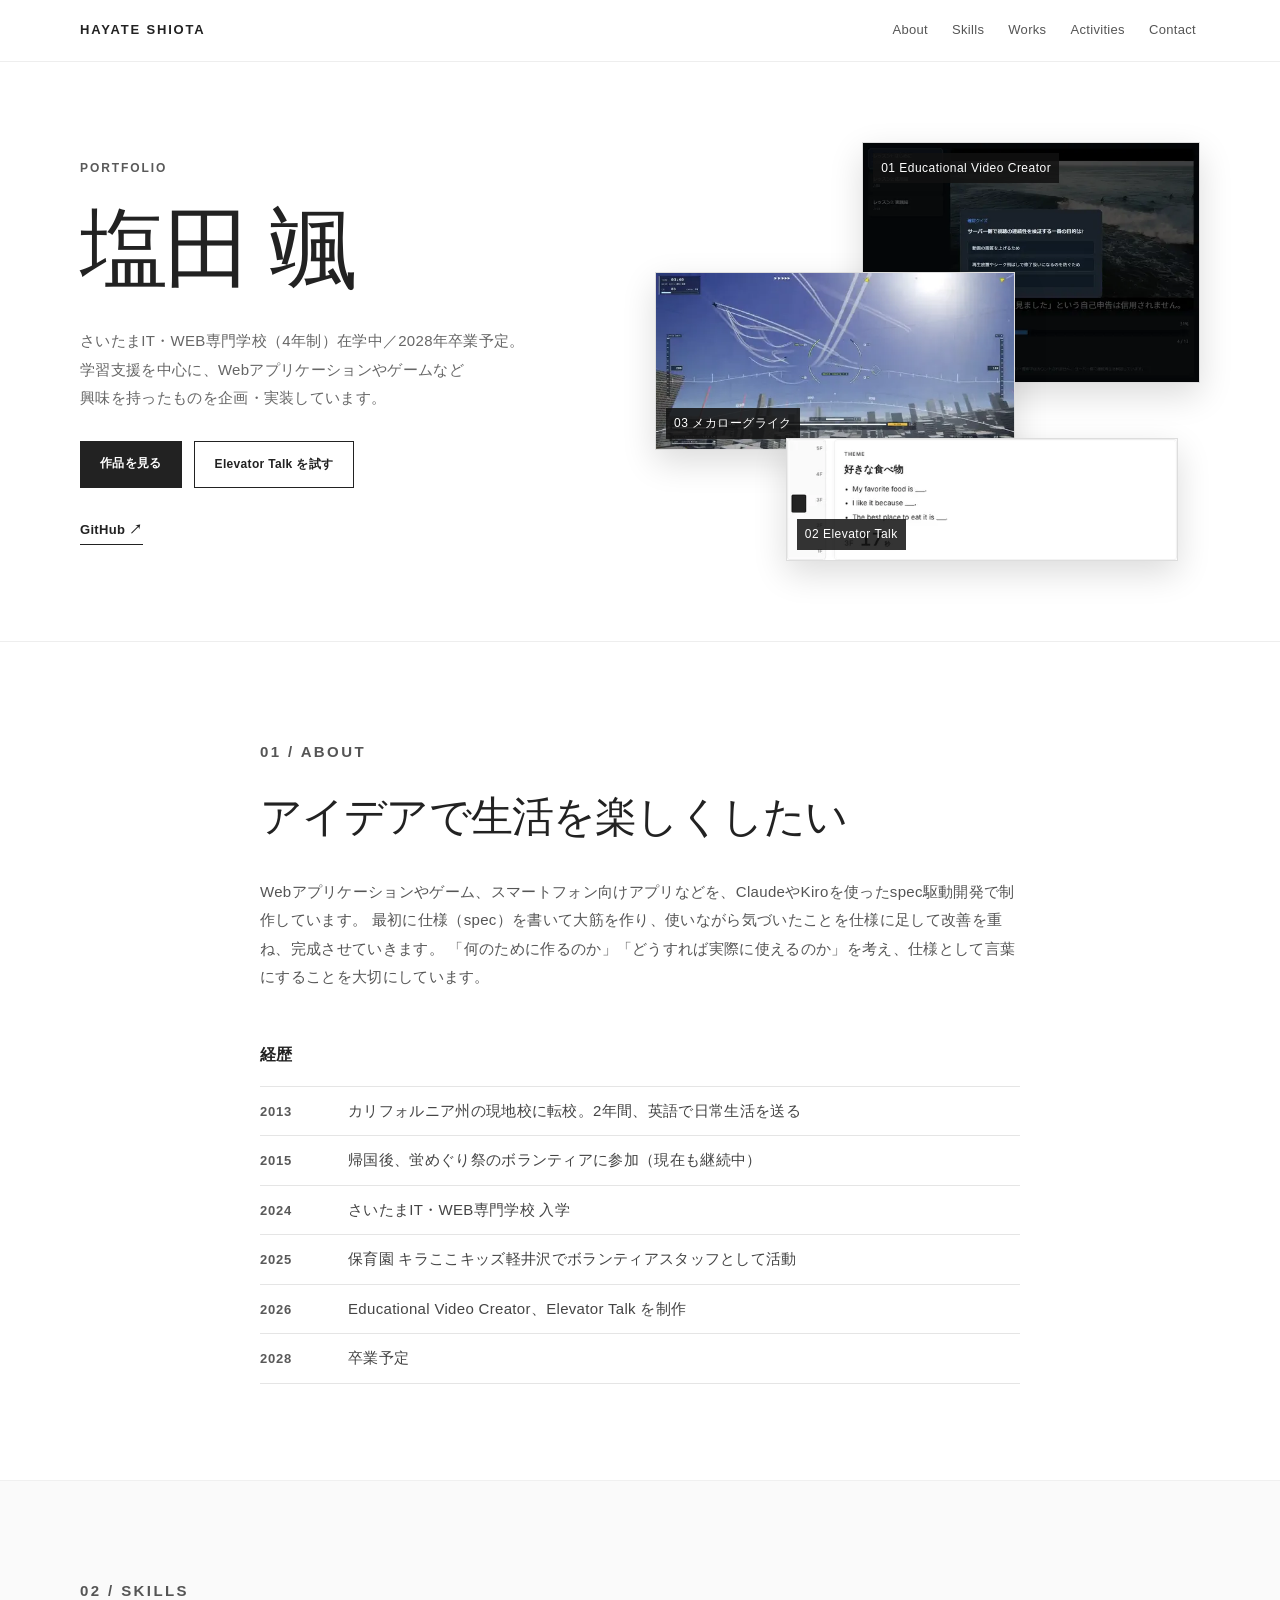
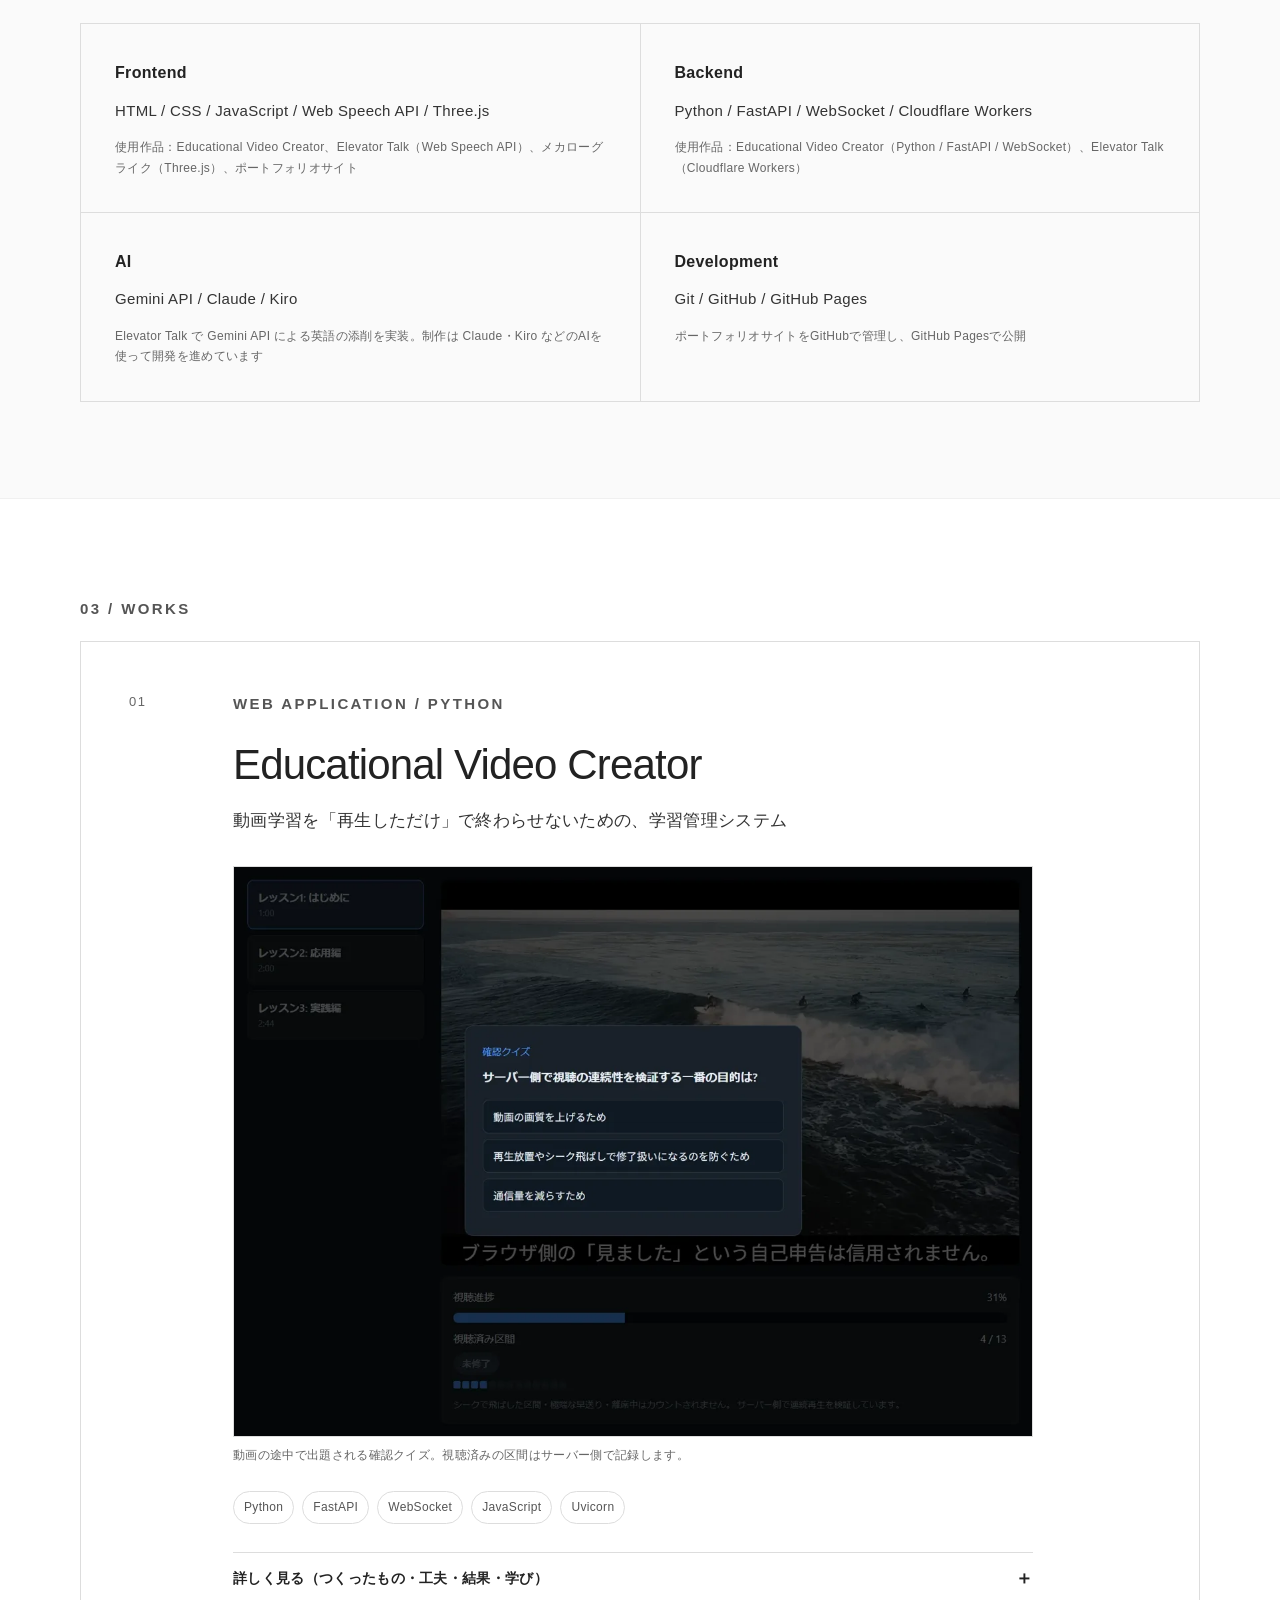
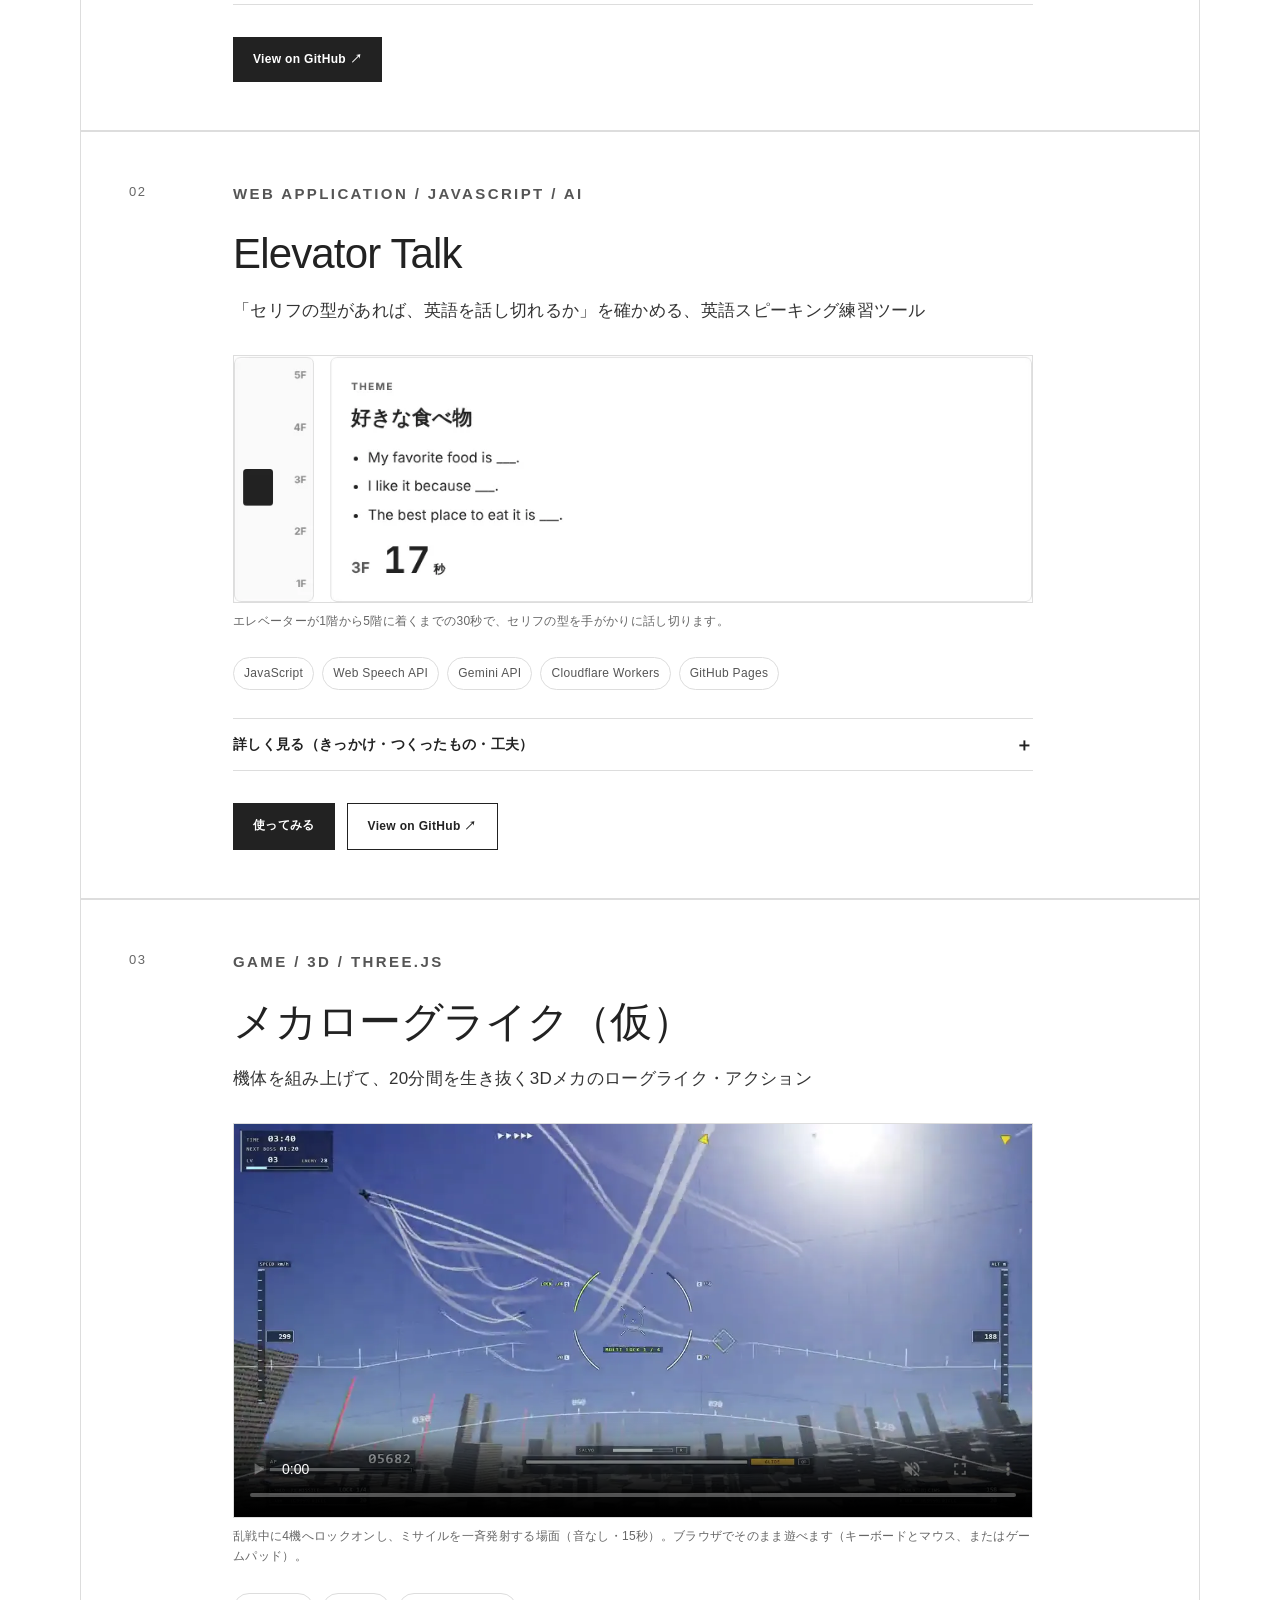
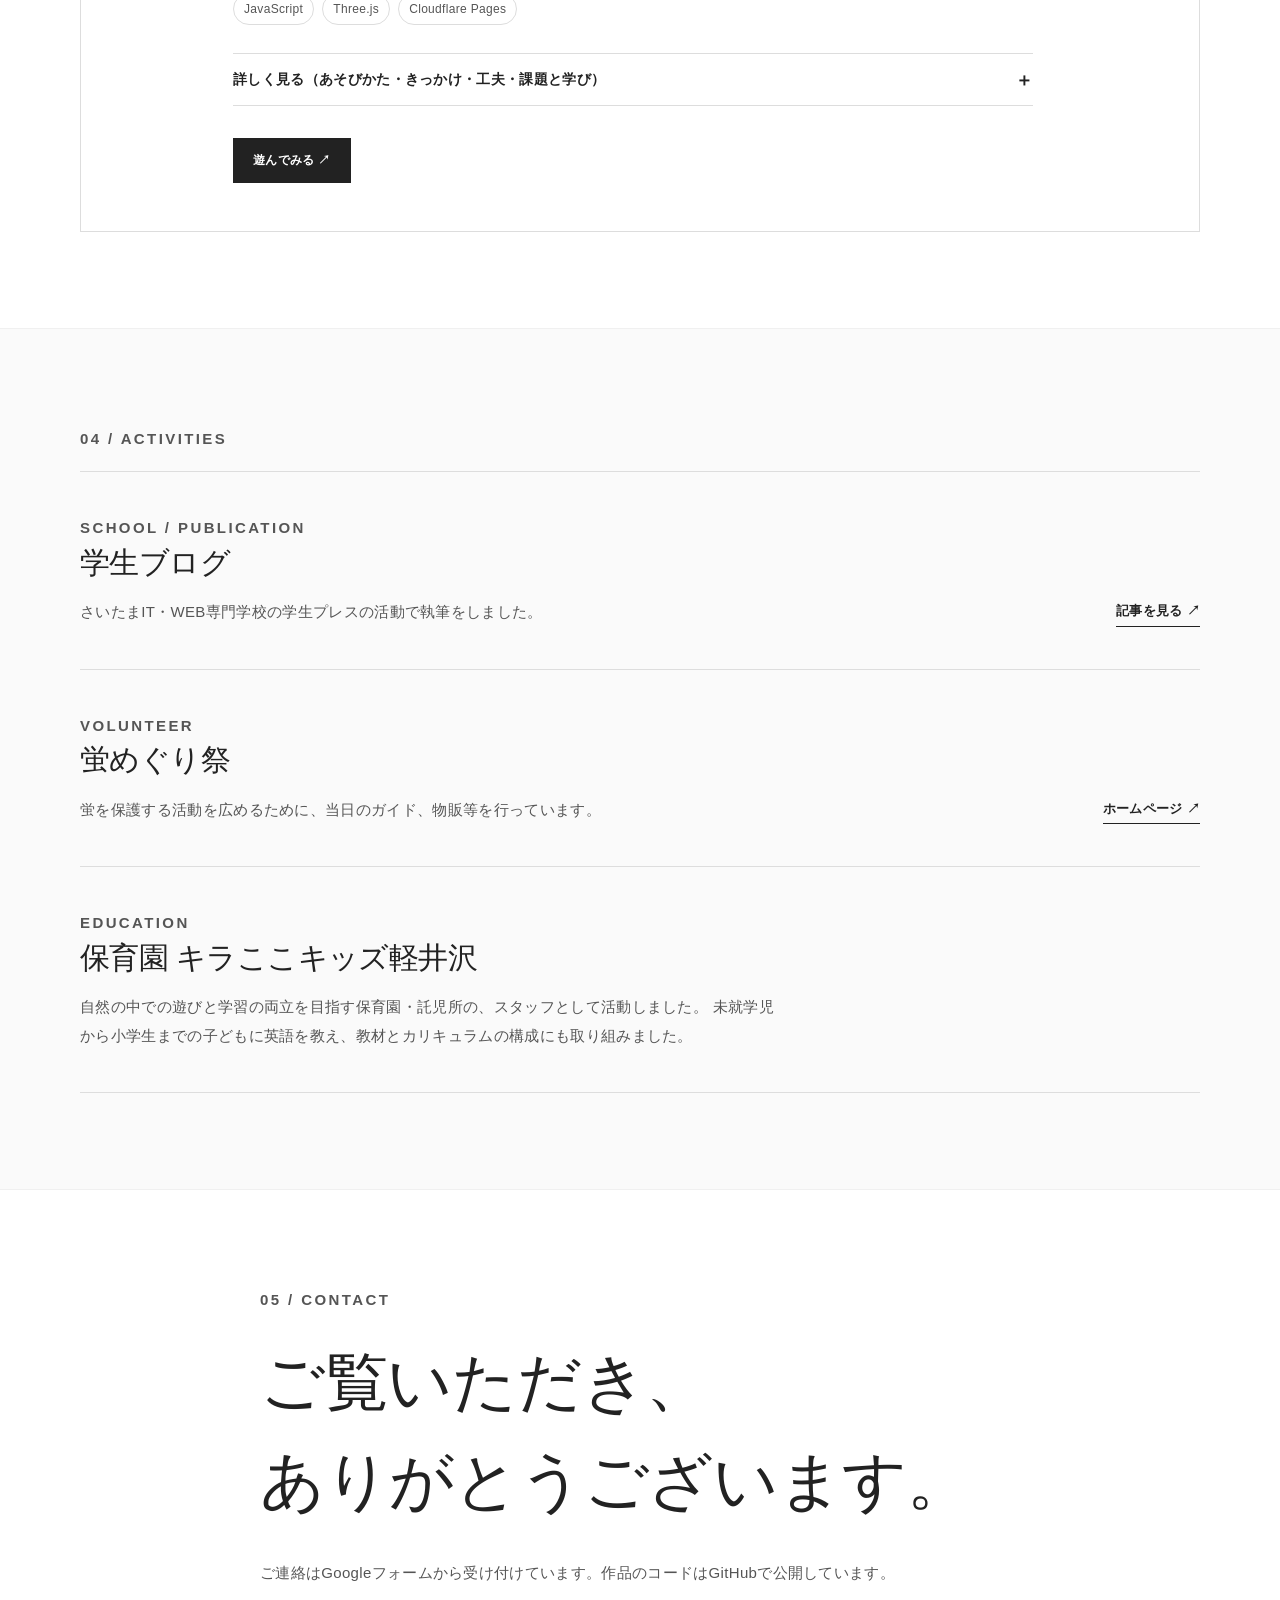
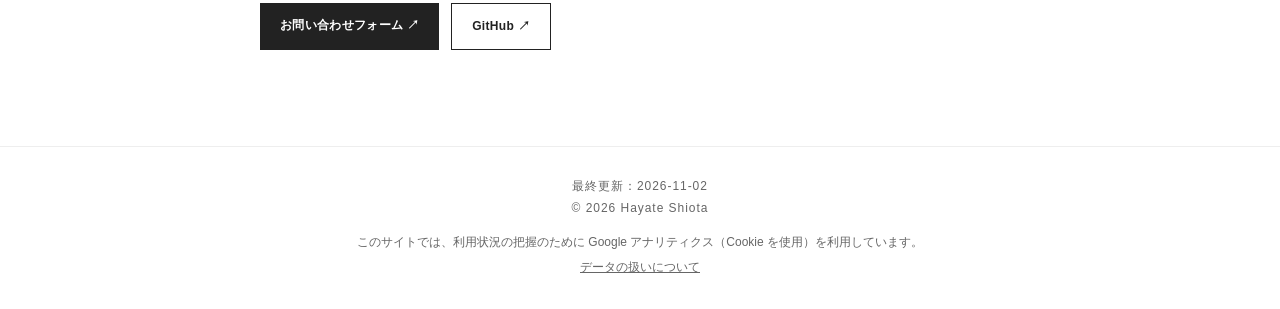
==== index.html @ 1b3606bb "Elevator Talk: add an advanced 'which sounds natural?' check mode - New 上級（どっちが自然？）mode: a scene plu" ====
<!DOCTYPE html>
<html lang="ja">
<head>
  <!-- Google tag (gtag.js) -->
  <script async src="https://www.googletagmanager.com/gtag/js?id=G-6JSTE2WZ4C"></script>
  <script>
    window.dataLayer = window.dataLayer || [];
    function gtag(){dataLayer.push(arguments);}
    gtag('js', new Date());

    gtag('config', 'G-6JSTE2WZ4C');
  </script>
  <meta charset="UTF-8">
  <meta name="viewport" content="width=device-width, initial-scale=1.0">
  <meta name="description" content="学習を仕組みでよりよくするWebアプリを作っています。AIが英語を添削する練習ツール「Elevator Talk」や、動画学習の管理システムを公開中。さいたまIT・WEB専門学校（4年制）2028年卒業予定。">
  <title>塩田 颯｜学習支援のWebアプリと英語スピーキング練習ツール</title>
  <link rel="canonical" href="https://salty-en-jp.github.io/Portfolio-website/">
  <meta property="og:type" content="website">
  <meta property="og:site_name" content="塩田 颯のポートフォリオ">
  <meta property="og:title" content="塩田 颯｜学習支援のWebアプリと英語スピーキング練習ツール">
  <meta property="og:description" content="学習を仕組みでよりよくするWebアプリを作っています。AIが英語を添削する練習ツール「Elevator Talk」や、動画学習の管理システムを公開中。さいたまIT・WEB専門学校（4年制）2028年卒業予定。">
  <meta property="og:url" content="https://salty-en-jp.github.io/Portfolio-website/">
  <meta property="og:image" content="https://salty-en-jp.github.io/Portfolio-website/ogp.png?v=2">
  <meta property="og:image:width" content="1200">
  <meta property="og:image:height" content="630">
  <meta property="og:image:alt" content="塩田 颯のポートフォリオ">
  <meta property="og:locale" content="ja_JP">
  <meta name="twitter:card" content="summary_large_image">
  <link rel="icon" href="favicon.svg" type="image/svg+xml">
  <link rel="stylesheet" href="style.css?v=20261102d">
  <script src="analytics.js?v=20261102d" defer></script>
</head>
<body>
  <header class="site-header">
    <div class="header-inner">
      <a class="logo" href="#top">HAYATE SHIOTA</a>
      <nav aria-label="メインナビゲーション">
        <a href="#about">About</a>
        <a href="#skills">Skills</a>
        <a href="#works">Works</a>
        <a href="#activities">Activities</a>
        <a href="#contact">Contact</a>
      </nav>
    </div>
  </header>

  <main id="top">
    <section class="hero">
      <div class="container hero-inner">
        <div class="hero-copy">
        <p class="eyebrow">PORTFOLIO</p>
        <h1>塩田 颯</h1>
        <p class="hero-text">
          さいたまIT・WEB専門学校（4年制）在学中／2028年卒業予定。<br>学習支援を中心に、Webアプリケーションやゲームなど<br>興味を持ったものを企画・実装しています。
        </p>
        <div class="button-row hero-actions">
          <a class="button" href="#works" data-track="hero_works">作品を見る</a>
          <a class="button button-outline" href="works/elevator-talk/" data-track="hero_try_elevator_talk">Elevator Talk を試す</a>
        </div>
        <a class="text-link" href="https://github.com/salty-en-jp" target="_blank" rel="noopener noreferrer">GitHub ↗</a>
        </div>
        <div class="hero-visual">
          <a class="hero-card hero-card-evc" href="#work-evc" data-track="hero_card_evc">
            <img src="images/hero-evc.webp" width="560" height="399" loading="lazy" alt="Educational Video Creator：動画の途中で出題される確認クイズの画面">
            <span>01 Educational Video Creator</span>
          </a>
          <a class="hero-card hero-card-mech" href="#work-mech" data-track="hero_card_mech">
            <img src="images/hero-mech.webp" width="560" height="276" loading="lazy" alt="メカローグライク：4機にロックオンしてミサイルを撃つ空中戦の画面">
            <span>03 メカローグライク</span>
          </a>
          <a class="hero-card hero-card-et" href="#work-et" data-track="hero_card_et">
            <img src="images/hero-et.webp" width="560" height="173" loading="lazy" alt="Elevator Talk：セリフの型とエレベーターのタイマーが並ぶ練習画面">
            <span>02 Elevator Talk</span>
          </a>
        </div>
      </div>
    </section>

    <section id="about" class="section">
      <div class="container narrow">
        <p class="section-label">01 / ABOUT</p>
        <h2>アイデアで生活を楽しくしたい</h2>
        <p>
          Webアプリケーションやゲーム、スマートフォン向けアプリなどを、ClaudeやKiroを使ったspec駆動開発で制作しています。
          最初に仕様（spec）を書いて大筋を作り、使いながら気づいたことを仕様に足して改善を重ね、完成させていきます。
          「何のために作るのか」「どうすれば実際に使えるのか」を考え、仕様として言葉にすることを大切にしています。
        </p>
        <h3 class="sub-heading">経歴</h3>
        <dl class="timeline">
          <div><dt>2013</dt><dd>カリフォルニア州の現地校に転校。2年間、英語で日常生活を送る</dd></div>
          <div><dt>2015</dt><dd>帰国後、蛍めぐり祭のボランティアに参加（現在も継続中）</dd></div>
          <div><dt>2024</dt><dd>さいたまIT・WEB専門学校 入学</dd></div>
          <div><dt>2025</dt><dd>保育園 キラここキッズ軽井沢でボランティアスタッフとして活動</dd></div>
          <div><dt>2026</dt><dd>Educational Video Creator、Elevator Talk を制作</dd></div>
          <div><dt>2028</dt><dd>卒業予定</dd></div>
        </dl>
      </div>
    </section>

    <section id="skills" class="section section-alt">
      <div class="container">
        <p class="section-label">02 / SKILLS</p>
        <div class="skill-grid">
          <div class="skill">
            <h3>Frontend</h3>
            <p>HTML / CSS / JavaScript / Web Speech API / Three.js</p>
            <small>使用作品：Educational Video Creator、Elevator Talk（Web Speech API）、メカローグライク（Three.js）、ポートフォリオサイト</small>
          </div>
          <div class="skill">
            <h3>Backend</h3>
            <p>Python / FastAPI / WebSocket / Cloudflare Workers</p>
            <small>使用作品：Educational Video Creator（Python / FastAPI / WebSocket）、Elevator Talk（Cloudflare Workers）</small>
          </div>
          <div class="skill">
            <h3>AI</h3>
            <p>Gemini API / Claude / Kiro</p>
            <small>Elevator Talk で Gemini API による英語の添削を実装。制作は Claude・Kiro などのAIを使って開発を進めています</small>
          </div>
          <div class="skill">
            <h3>Development</h3>
            <p>Git / GitHub / GitHub Pages</p>
            <small>ポートフォリオサイトをGitHubで管理し、GitHub Pagesで公開</small>
          </div>
        </div>
      </div>
    </section>

    <section id="works" class="section">
      <div class="container">
        <p class="section-label">03 / WORKS</p>

        <article class="work-card featured" id="work-evc">
          <div class="work-number">01</div>
          <div class="work-content">
            <p class="work-type">WEB APPLICATION / PYTHON</p>
            <h2>Educational Video Creator</h2>
            <p class="work-lead">動画学習を「再生しただけ」で終わらせないための、学習管理システム</p>
            <figure class="work-shot">
              <img src="images/evc-quiz.webp" width="1200" height="856" loading="lazy"
                alt="動画の再生中に確認クイズが表示され、下に視聴進捗31%と視聴済み区間4/13が表示されている画面">
              <figcaption>動画の途中で出題される確認クイズ。視聴済みの区間はサーバー側で記録します。</figcaption>
            </figure>
            <div class="tags">
              <span>Python</span><span>FastAPI</span><span>WebSocket</span><span>JavaScript</span><span>Uvicorn</span>
            </div>
            <details class="work-details">
              <summary>詳しく見る（つくったもの・工夫・結果・学び）</summary>
              <div class="work-shots">
                <figure class="work-shot">
                  <img src="images/evc-admin-progress.webp" width="1160" height="390" loading="lazy"
                    alt="管理画面の受講状況タブ。レッスンごとに視聴率とクイズ通過数が表で並んでいる">
                  <figcaption>管理画面：受講者ごとの視聴率とクイズ通過数</figcaption>
                </figure>
                <figure class="work-shot">
                  <img src="images/evc-admin-content.webp" width="745" height="1068" loading="lazy"
                    alt="管理画面のコンテンツ管理タブ。動画のアップロード欄とクイズ作成フォームが並んでいる">
                  <figcaption>管理画面：動画の追加とクイズ作成をGUIで行えます</figcaption>
                </figure>
              </div>
              <h3>つくったもの</h3>
              <p>
                自宅PCで動かしてLAN内の端末から動画教材で学習できるプロトタイプを制作。
                再生位置をサーバー側で管理し、シークによる飛ばし見や極端な倍速などを検知、実際に視聴した区間を記録します。
                オリジナル教材のアップロードや字幕の追加、動画途中にクイズを挿入することが可能です。
                スマホで撮った動画一本あれば、字幕とクイズ付の動画教材を作ることが出来るアプリです。
              </p>
              <h3>工夫したこと</h3>
              <ul class="feature-list">
                <li>5秒ごとのハートビートによる再生位置管理</li>
                <li>視聴済み区間を基準にした修了判定</li>
                <li>動画途中のクイズと不正解時の巻き戻し</li>
                <li>ログイン・管理者画面・コンテンツ管理</li>
              </ul>
              <h3>結果</h3>
              <p>
                スマホで撮影した動画をPCの指定フォルダに置くだけで、LAN内の端末から視聴できるところまで完成させました。
                ログイン・アカウント管理、字幕ファイルの追加、GUIからのクイズ作成など、基本的な機能はすべて動作しています。
              </p>
              <h3>学び</h3>
              <p>
                教材を自分で撮影したため、自分自身の学習にはあまりつながりませんでした。
                仕組みが動いても、教材の中身と使う人がそろわなければ学習効果は生まれない、ということを実感しました。
                次は他の人に使ってもらい、教材側の課題も確かめたいと考えています。
              </p>
            </details>
            <a class="button" href="https://github.com/salty-en-jp/Educational_video_creator" target="_blank" rel="noopener noreferrer">
              View on GitHub ↗
            </a>
          </div>
        </article>

        <article class="work-card" id="work-et">
          <div class="work-number">02</div>
          <div class="work-content">
            <p class="work-type">WEB APPLICATION / JAVASCRIPT / AI</p>
            <h2>Elevator Talk</h2>
            <p class="work-lead">「セリフの型があれば、英語を話し切れるか」を確かめる、英語スピーキング練習ツール</p>
            <figure class="work-shot">
              <img src="images/et-stage.webp" width="960" height="296" loading="lazy"
                alt="テーマ「好きな食べ物」とセリフの型3つ、エレベーターが3階、残り17秒と表示された練習画面">
              <figcaption>エレベーターが1階から5階に着くまでの30秒で、セリフの型を手がかりに話し切ります。</figcaption>
            </figure>
            <div class="tags">
              <span>JavaScript</span><span>Web Speech API</span><span>Gemini API</span><span>Cloudflare Workers</span><span>GitHub Pages</span>
            </div>
            <details class="work-details">
              <summary>詳しく見る（きっかけ・つくったもの・工夫）</summary>
              <h3>きっかけ</h3>
              <p>
                帰国後、「なんか英語で言ってよ」と言われるたびに困った経験と、寸劇や歌ならセリフが出てきた経験から、
                「とっさに話せないのは単語を知らないからではなく、場面とセリフがないからではないか」という仮説を立て、
                「エレベータートーク」と「違和感チェック」という2つの練習方法を考えて形にしました。
              </p>
              <h3>つくったもの</h3>
              <p>
                テーマごとにセリフの型を3段階（3つ／1つ／なし）で出し、30〜60秒のタイマーの間に話し切る練習ができます。
                入力はキーボード・スマホの音声入力・マイクの文字起こしに対応。
                AI（Gemini）が「よかったところ」と「改善ポイント」を返し、改善ポイントは自分専用の違和感チェック問題として出題されます。
              </p>
              <figure class="work-shot">
                <img src="images/et-feedback-mine.webp" width="990" height="440" loading="lazy"
                  alt="AIのフィードバック画面。よかったところ3つと、改善ポイント「lately i'm into vibe coding → lately i've been into vibe coding」と、現在完了進行形を使う理由が表示されている">
                <figcaption>① 話し終えると、AIが「よかったところ」と「改善ポイント」を返します（実際に自分で練習したときの画面）。</figcaption>
              </figure>
              <figure class="work-shot">
                <img src="images/et-check-mine.webp" width="990" height="328" loading="lazy"
                  alt="違和感チェックの「自分のまちがい」で、さっき話した文「lately i'm into vibe coding」が、もっと自然な言い方を考える問題として出題されている">
                <figcaption>② 直された文は「違和感チェック」に、自分専用の問題として出てきます。</figcaption>
              </figure>
              <h3>工夫したこと</h3>
              <ul class="feature-list">
                <li>保育園で英語を教えたときの「教えすぎると暗記ゲームになり、教えないと理不尽ゲームになる」という反省から、型の数をレベルで調整できるようにしました</li>
                <li>マイクが使えない環境でも使えるように、キーボード入力を基本にしました</li>
                <li>記録や自分のまちがいは、ブラウザの中だけに保存するようにしました</li>
              </ul>
              <h3>これから確かめること</h3>
              <p>
                自分で使ったり、知り合いの教員に使ってもらったりして、型がある場合とない場合で話しやすさがどう変わるかを記録して、仮説の検証がしたいです。
              </p>
            </details>
            <div class="button-row">
              <a class="button" href="works/elevator-talk/" data-track="works_try_elevator_talk">使ってみる</a>
              <a class="button button-outline" href="https://github.com/salty-en-jp/Portfolio-website/tree/main/works/elevator-talk" target="_blank" rel="noopener noreferrer">View on GitHub ↗</a>
            </div>
          </div>
        </article>

        <article class="work-card" id="work-mech">
          <div class="work-number">03</div>
          <div class="work-content">
            <p class="work-type">GAME / 3D / THREE.JS</p>
            <h2>メカローグライク（仮）</h2>
            <p class="work-lead">機体を組み上げて、20分間を生き抜く3Dメカのローグライク・アクション</p>
            <figure class="work-shot">
              <video class="autoplay-when-visible" src="images/mech-missile.mp4" poster="images/mech-missile-poster.webp"
                width="1280" height="630" style="width:100%;height:auto" muted loop playsinline preload="none"
                aria-label="一人称視点の空中戦。4機の敵にロックオンマーカーが付き、発射したミサイルが大きくうねりながら敵機に命中していく"></video>
              <figcaption>乱戦中に4機へロックオンし、ミサイルを一斉発射する場面（音なし・15秒）。ブラウザでそのまま遊べます（キーボードとマウス、またはゲームパッド）。</figcaption>
            </figure>
            <div class="tags">
              <span>JavaScript</span><span>Three.js</span><span>Cloudflare Pages</span>
            </div>
            <details class="work-details">
              <summary>詳しく見る（あそびかた・きっかけ・工夫・課題と学び）</summary>
              <h3>あそびかた</h3>
              <p>
                最初に両手の武器を選んで出撃します。敵を倒して経験値をためるとレベルアップし、
                3枚のカードから肩の武器や強化を選んで機体を育てます。
                5分ごとにイベントが起こり、20分間生き延びることを目指します。
                （アーマード・コア、Vampire Survivors を参考にしています）
              </p>
              <figure class="work-shot">
                <img src="images/mech-levelup.webp" width="1280" height="630" loading="lazy"
                  alt="レベルアップ画面。EN容量+20%、新しい武器のマルチロックミサイル、ボス撃破時の回復量+50%の3枚のカードが並んでいる">
                <figcaption>レベルアップのたびに、3枚のカードから1つを選んで機体を強くします。</figcaption>
              </figure>
              <h3>きっかけ</h3>
              <p>
                没入感のあるHUDや効果音とはどんなものだろうと考えて、とりあえず作ってみようと思い、作成しました。
              </p>
              <h3>工夫したこと</h3>
              <div class="work-shots work-shots-even">
                <figure class="work-shot">
                  <img src="images/mech-hud-third.webp" width="956" height="935" loading="lazy"
                    alt="三人称視点の戦闘画面。自機の後ろから見た構図で、速度計と高度計が画面の左右の端、残り時間と装甲値が四隅に寄せて表示されている">
                  <figcaption>三人称視点：計器類は画面の端に寄せています。速度計、高度計は左右端、方位計は画面上部にあります</figcaption>
                </figure>
                <figure class="work-shot">
                  <img src="images/mech-hud-first.webp" width="959" height="926" loading="lazy"
                    alt="一人称視点の戦闘画面。コクピットから見た空に、方位計の目盛り、照準と敵のロックオン表示が重なっている">
                  <figcaption>一人称視点：方位計と速度計の表示が変わり、視覚的により分かりやすく表示しています</figcaption>
                </figure>
              </div>
              <ul class="feature-list">
                <li>HUD（画面上の表示）は、プレイの邪魔にならないようにしながら、知らなければならない情報を的確に伝えるように設計しました。三人称視点では計器類を画面の端に寄せ、一人称視点ではロボットアニメのコクピットのような見た目にして、速度計や方位計を直感的に読めるようにしています。プレイに直接かかわる表示は、どちらの視点でも共通にしました</li>
                <li>警告音は、攻撃が放たれたとき・回避が必要なとき・自機が狙われているときなどで鳴り分け、ミサイルは誘導能力の違いでも音を分けました。サイレンのような音はなるべく使わず、聞いていて邪魔にならない音になるように工夫しています</li>
                <li>ゲーム内の音はステレオ再生に対応させ、どの方角から何の警報が鳴っているかを直感的に分かるようにしました</li>
                <li>必殺技の演出をなるべく派手にしました</li>
              </ul>
              <h3>課題と学び</h3>
              <p>
                仕様を書かずに思い付きで作り始めたので、こだわった部分とそうでない部分の差が大きいです。
                思い付きからプロトタイプまでを短い期間で繰り返せるバイブコーディングは、やりたいことをすぐ形にして人に体験してもらえるので、
                何かを始めるときの第一歩としてとても良い方法だと感じました。
              </p>
            </details>
            <div class="button-row">
              <a class="button" href="https://mech-roguelike.pages.dev/" target="_blank" rel="noopener noreferrer" data-track="works_play_mech_roguelike">遊んでみる ↗</a>
            </div>
          </div>
        </article>
      </div>
    </section>

    <section id="activities" class="section section-alt">
      <div class="container">
        <p class="section-label">04 / ACTIVITIES</p>
        <article class="activity">
          <div>
            <p class="work-type">SCHOOL / PUBLICATION</p>
            <h2>学生ブログ</h2>
            <p>
              さいたまIT・WEB専門学校の学生プレスの活動で執筆をしました。
            </p>
          </div>
          <a class="text-link" href="https://www.siw.ac.jp/archives/category/blog_student" target="_blank" rel="noopener noreferrer">記事を見る ↗</a>
        </article>
        <article class="activity">
          <div>
            <p class="work-type">VOLUNTEER</p>
            <h2>蛍めぐり祭</h2>
            <p>
              蛍を保護する活動を広めるために、当日のガイド、物販等を行っています。
            </p>
          </div>
          <a class="text-link" href="https://ecomuseum.visitor-center.jp/hotaru/" target="_blank" rel="noopener noreferrer">ホームページ ↗</a>
        </article>
        <article class="activity">
          <div>
            <p class="work-type">EDUCATION</p>
            <h2>保育園 キラここキッズ軽井沢</h2>
            <p>
              自然の中での遊びと学習の両立を目指す保育園・託児所の、スタッフとして活動しました。
              未就学児から小学生までの子どもに英語を教え、教材とカリキュラムの構成にも取り組みました。
            </p>
          </div>
        </article>
      </div>
    </section>

    <section id="contact" class="section closing">
      <div class="container narrow">
        <p class="section-label">05 / CONTACT</p>
        <h2>ご覧いただき、<br>ありがとうございます。</h2>
        <p>ご連絡はGoogleフォームから受け付けています。作品のコードはGitHubで公開しています。</p>
        <div class="button-row">
          <a class="button" href="https://forms.gle/8c1G1Ks4zNQbtLk77" target="_blank" rel="noopener noreferrer" data-track="contact_form">お問い合わせフォーム ↗</a>
          <a class="button button-outline" href="https://github.com/salty-en-jp" target="_blank" rel="noopener noreferrer">GitHub ↗</a>
        </div>
      </div>
    </section>
  </main>

  <footer>
    <p>最終更新：2026-11-02</p>
    <p>© 2026 Hayate Shiota</p>
    <p class="privacy">このサイトでは、利用状況の把握のために Google アナリティクス（Cookie を使用）を利用しています。<a href="https://policies.google.com/technologies/partner-sites?hl=ja" target="_blank" rel="noopener noreferrer">データの扱いについて</a></p>
  </footer>
  <script>
    // 動画は画面に入ったときだけ読み込んで再生する（動きを減らす設定の人には自動再生しない）
    (function () {
      var videos = document.querySelectorAll("video.autoplay-when-visible");
      if (!videos.length) return;
      var reduce = window.matchMedia && window.matchMedia("(prefers-reduced-motion: reduce)").matches;
      videos.forEach(function (v) {
        if (reduce || !("IntersectionObserver" in window)) { v.controls = true; return; }
        new IntersectionObserver(function (entries) {
          entries.forEach(function (e) {
            if (e.isIntersecting) { var p = v.play(); if (p && p.catch) p.catch(function () { v.controls = true; }); }
            else v.pause();
          });
        }, { threshold: 0.25 }).observe(v);
      });
    })();
  </script>
</body>
</html>
---- style.css ----
* {
  box-sizing: border-box;
}

html {
  scroll-behavior: smooth;
}

body {
  margin: 0;
  color: #222;
  background: #fff;
  font-family: -apple-system, BlinkMacSystemFont, "Helvetica Neue", "Noto Sans JP",
    "Yu Gothic", YuGothic, Arial, sans-serif;
  line-height: 1.9;
  letter-spacing: 0.02em;
}

a {
  color: inherit;
}

h1,
h2 {
  word-break: auto-phrase;
}

.site-header {
  position: sticky;
  top: 0;
  z-index: 10;
  background: rgba(255, 255, 255, 0.94);
  border-bottom: 1px solid #eee;
  backdrop-filter: blur(10px);
}

.header-inner {
  width: min(1120px, calc(100% - 56px));
  margin: 0 auto;
  padding: 12px 0;
  display: flex;
  flex-wrap: wrap;
  gap: 4px 20px;
  align-items: center;
  justify-content: space-between;
}

.logo {
  display: inline-block;
  padding: 6px 0;
  font-size: 13px;
  font-weight: 700;
  letter-spacing: 0.14em;
  text-decoration: none;
}

nav {
  display: flex;
  flex-wrap: wrap;
  gap: 0 16px;
}

nav a {
  display: inline-block;
  padding: 6px 4px;
  color: #555;
  font-size: 13px;
  text-decoration: none;
  transition: color 0.2s ease;
}

nav a:hover {
  color: #111;
}

.container {
  width: min(1120px, calc(100% - 56px));
  margin: 0 auto;
}

.narrow {
  width: min(760px, calc(100% - 56px));
}

.hero {
  min-height: 60vh;
  display: flex;
  align-items: center;
  border-bottom: 1px solid #eee;
}

.hero-inner {
  padding: 80px 0;
}

.hero-visual {
  display: none;
}

@media (min-width: 1100px) {
  .hero-inner {
    display: grid;
    grid-template-columns: minmax(0, 1fr) minmax(0, 1.05fr);
    gap: 56px;
    align-items: center;
  }

  .hero-visual {
    display: block;
    position: relative;
    aspect-ratio: 1.3 / 1;
  }
}

.hero-card {
  position: absolute;
  display: block;
  border: 1px solid #ddd;
  background: #111;
  box-shadow: 0 12px 32px rgba(0, 0, 0, 0.14);
  transition: transform 0.2s ease, box-shadow 0.2s ease;
}

.hero-card img {
  display: block;
  width: 100%;
  height: auto;
}

.hero-card span {
  position: absolute;
  left: 10px;
  bottom: 10px;
  padding: 4px 8px;
  background: rgba(17, 17, 17, 0.85);
  color: #fff;
  font-size: 12px;
  letter-spacing: 0.04em;
}

.hero-card:hover,
.hero-card:focus-visible {
  z-index: 4;
  transform: translateY(-6px);
  box-shadow: 0 18px 40px rgba(0, 0, 0, 0.2);
}

.hero-card-evc span {
  top: 10px;
  bottom: auto;
}

.hero-card-evc {
  top: 0;
  right: 0;
  width: 62%;
  z-index: 1;
}

.hero-card-mech {
  top: 31%;
  left: 0;
  width: 66%;
  z-index: 2;
}

.hero-card-et {
  right: 4%;
  bottom: 0;
  width: 72%;
  z-index: 3;
}

.work-card {
  scroll-margin-top: 80px;
}

@media (prefers-reduced-motion: reduce) {
  .hero-card {
    transition: none;
  }
}

.eyebrow,
.section-label,
.work-type {
  margin: 0 0 18px;
  color: #595959;
  font-size: 12px;
  font-weight: 700;
  letter-spacing: 0.16em;
}

.hero h1 {
  margin: 0;
  font-size: clamp(48px, 8vw, 88px);
  font-weight: 500;
  letter-spacing: -0.04em;
  line-height: 1.15;
}

.hero-text {
  margin: 28px 0 28px;
  color: #666;
  font-size: 15px;
}

.text-link {
  display: inline-block;
  padding: 6px 0 2px;
  font-size: 13px;
  font-weight: 600;
  text-decoration: none;
  border-bottom: 1px solid #222;
}

.text-link:hover {
  opacity: 0.55;
}

.section {
  padding: 96px 0;
}

.section-alt {
  background: #fafafa;
  border-top: 1px solid #f0f0f0;
  border-bottom: 1px solid #f0f0f0;
}

.section h2 {
  margin: 0 0 28px;
  font-size: clamp(27px, 4vw, 42px);
  font-weight: 500;
  line-height: 1.55;
  letter-spacing: -0.02em;
}

.section p {
  color: #555;
  font-size: 15px;
}

.skill-grid {
  display: grid;
  grid-template-columns: repeat(2, 1fr);
  gap: 1px;
  background: #ddd;
  border: 1px solid #ddd;
}

.skill {
  min-height: 160px;
  padding: 34px;
  background: #fafafa;
}

.skill h3 {
  margin: 0 0 8px;
  font-size: 16px;
  font-weight: 600;
}

.skill p {
  margin: 0;
  color: #333;
}

.skill small {
  display: block;
  margin-top: 12px;
  color: #666;
  font-size: 12px;
  line-height: 1.7;
}

.work-card {
  position: relative;
  display: grid;
  grid-template-columns: 80px 1fr;
  gap: 24px;
  padding: 48px;
  border: 1px solid #ddd;
  background: #fff;
}

.work-number {
  color: #666;
  font-size: 13px;
  letter-spacing: 0.12em;
}

.work-content {
  max-width: 800px;
}

.work-card h2,
.activity h2 {
  margin: 0 0 12px;
  font-size: clamp(28px, 4vw, 42px);
  font-weight: 500;
  line-height: 1.35;
}

.work-content h3 {
  margin: 36px 0 8px;
  font-size: 16px;
  font-weight: 600;
}

.work-shot {
  margin: 28px 0 0;
}

.work-shot img,
.work-shot video {
  display: block;
  width: 100%;
  max-width: 100%;
  height: auto;
  border: 1px solid #ddd;
  background: #111;
}

.work-shot figcaption {
  margin-top: 8px;
  color: #666;
  font-size: 12px;
  line-height: 1.7;
}

.work-shots {
  display: grid;
  grid-template-columns: 3fr 2fr;
  gap: 20px;
  align-items: start;
}

.work-shots-even {
  grid-template-columns: 1fr 1fr;
}

.work-lead {
  margin-top: 0;
  color: #333 !important;
  font-size: 17px !important;
}

.tags {
  display: flex;
  flex-wrap: wrap;
  gap: 8px;
  margin: 26px 0;
}

.tags span {
  padding: 4px 10px;
  border: 1px solid #ddd;
  border-radius: 999px;
  color: #555;
  font-size: 12px;
}

.feature-list {
  margin: 24px 0 34px;
  padding-left: 18px;
  color: #555;
  font-size: 14px;
}

.feature-list li {
  margin: 4px 0;
}

.button {
  display: inline-block;
  padding: 11px 20px;
  color: #fff;
  background: #222;
  font-size: 12px;
  font-weight: 600;
  text-decoration: none;
  transition: background 0.2s ease, transform 0.2s ease;
}

.button:hover {
  background: #444;
  transform: translateY(-1px);
}

.sub-heading {
  margin: 48px 0 16px;
  font-size: 16px;
  font-weight: 600;
}

.timeline {
  margin: 0;
  border-top: 1px solid #e5e5e5;
}

.timeline div {
  display: grid;
  grid-template-columns: 72px 1fr;
  align-items: baseline;
  gap: 16px;
  padding: 10px 0;
  border-bottom: 1px solid #e5e5e5;
}

.timeline dt {
  color: #595959;
  font-size: 13px;
  font-weight: 700;
  letter-spacing: 0.06em;
  line-height: 1.9;
}

.timeline dd {
  margin: 0;
  color: #444;
  font-size: 15px;
}

.button-row {
  display: flex;
  flex-wrap: wrap;
  gap: 12px;
}

.hero-actions {
  margin-bottom: 24px;
}

.work-details {
  margin: 28px 0 32px;
  border-top: 1px solid #ddd;
  border-bottom: 1px solid #ddd;
}

.work-details summary {
  display: flex;
  align-items: center;
  justify-content: space-between;
  gap: 12px;
  min-height: 48px;
  padding: 12px 0;
  font-size: 14px;
  font-weight: 600;
  cursor: pointer;
  list-style: none;
}

.work-details summary::-webkit-details-marker {
  display: none;
}

.work-details summary::after {
  content: "＋";
  flex: none;
  font-size: 18px;
  line-height: 1;
}

.work-details[open] summary::after {
  content: "－";
}

.work-details summary:hover {
  opacity: 0.6;
}

.work-details summary:focus-visible {
  outline: 2px solid #222;
  outline-offset: 2px;
}

.work-details[open] {
  padding-bottom: 24px;
}

.work-details > .work-shots,
.work-details > h3:first-of-type {
  margin-top: 8px;
}

.button-outline {
  color: #222;
  background: transparent;
  border: 1px solid #222;
}

.button-outline:hover {
  color: #fff;
}

.activity {
  display: flex;
  align-items: flex-end;
  justify-content: space-between;
  gap: 40px;
  padding: 42px 0;
  border-top: 1px solid #ddd;
  border-bottom: 1px solid #ddd;
}

.activity + .activity {
  border-top: none;
}

.activity h2 {
  font-size: clamp(22px, 3vw, 30px);
}

.activity p {
  max-width: 700px;
  margin-bottom: 0;
}

.closing {
  min-height: 40vh;
  display: flex;
  align-items: center;
}

.closing h2 {
  font-size: clamp(36px, 6vw, 64px);
}

footer {
  padding: 28px;
  border-top: 1px solid #eee;
  text-align: center;
}

footer p {
  margin: 0;
  color: #666;
  font-size: 12px;
  letter-spacing: 0.08em;
}

@media (max-width: 700px) {
  .header-inner {
    width: calc(100% - 40px);
    padding: 8px 0;
  }

  .logo {
    font-size: 12px;
  }

  nav {
    gap: 0 10px;
  }

  nav a {
    font-size: 12px;
  }

  .container,
  .narrow {
    width: min(100% - 40px, 1120px);
  }

  .hero-inner {
    padding: 64px 0;
  }

  .hero-text br {
    display: none;
  }

  .section {
    padding: 72px 0;
  }

  .skill-grid {
    grid-template-columns: 1fr;
  }

  .work-card {
    grid-template-columns: 1fr;
    padding: 30px;
  }

  .work-shots {
    grid-template-columns: 1fr;
  }

  .activity {
    display: block;
  }

  .closing h2 {
    font-size: 30px;
  }

  .activity .text-link {
    margin-top: 24px;
  }
}

footer .privacy {
  max-width: 640px;
  margin: 12px auto 0;
  line-height: 1.7;
  letter-spacing: 0;
}

footer .privacy a {
  display: inline-block;
  padding: 4px 0;
}
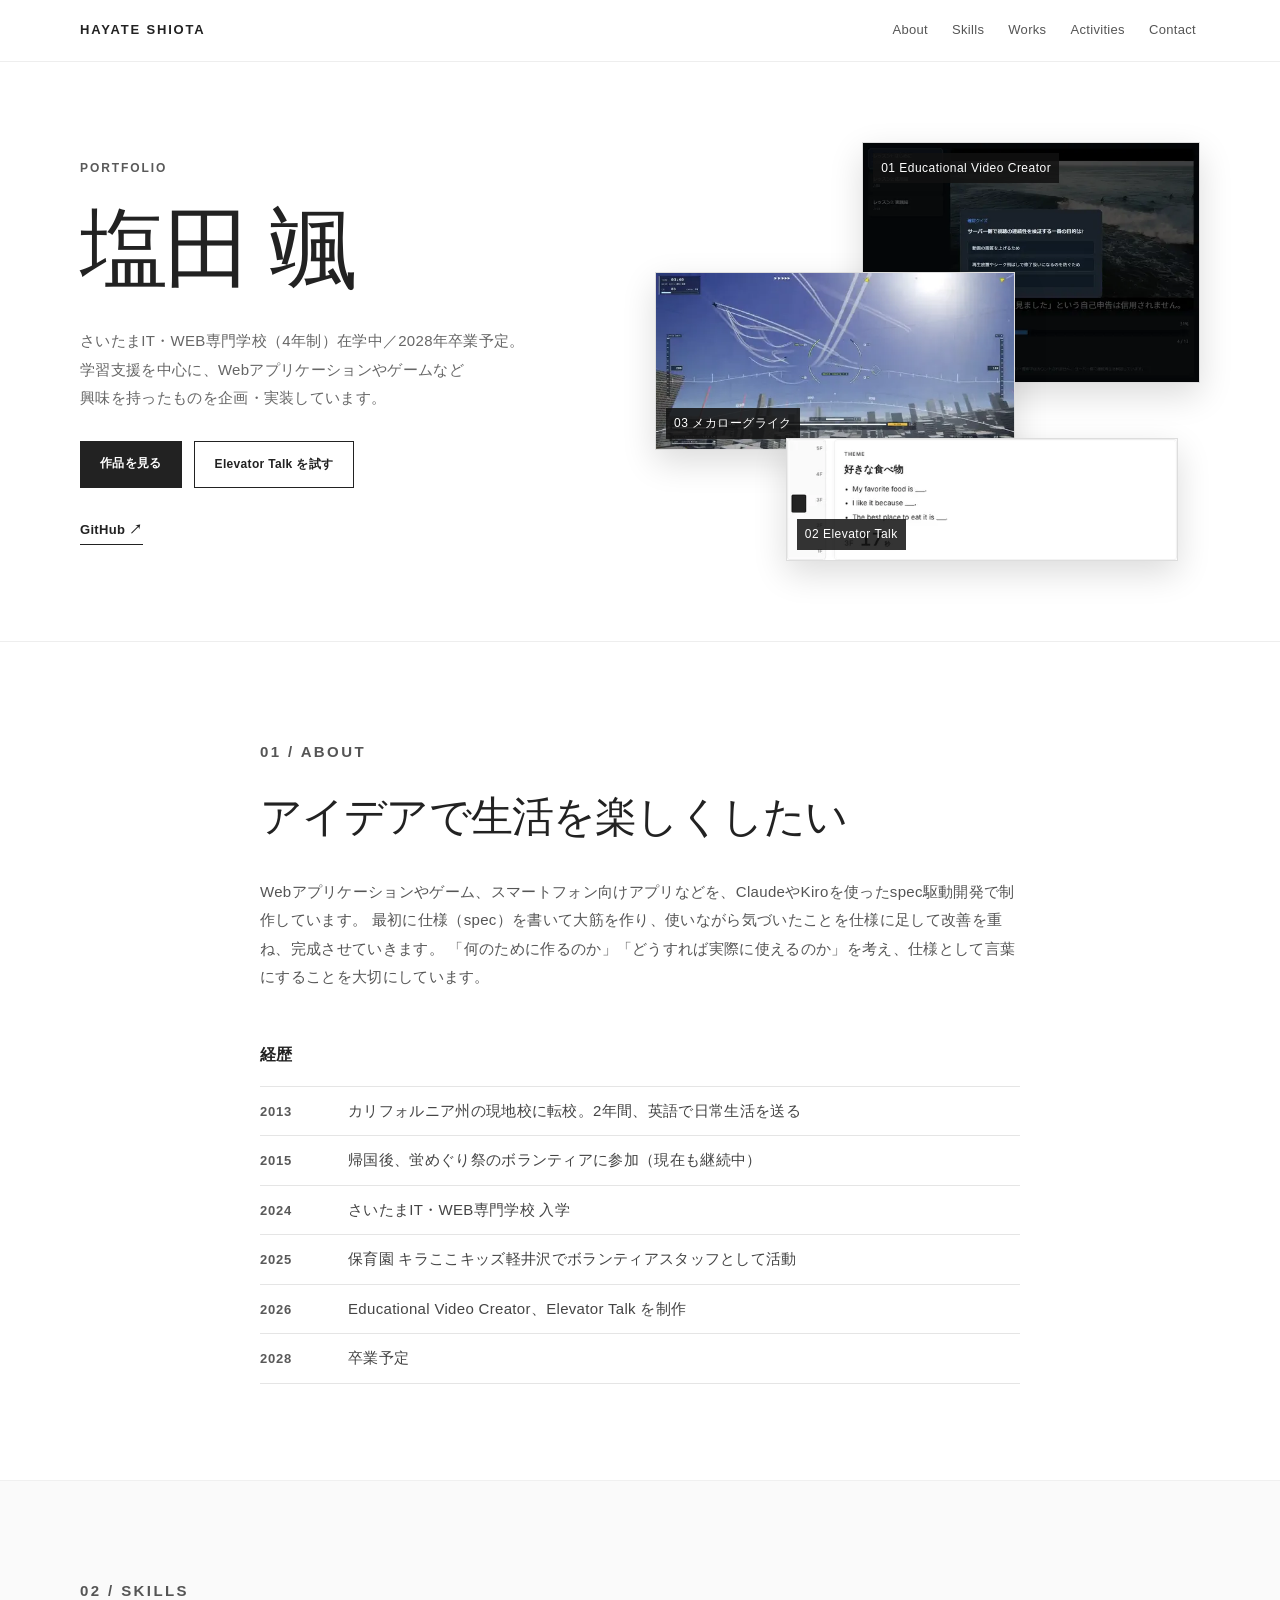
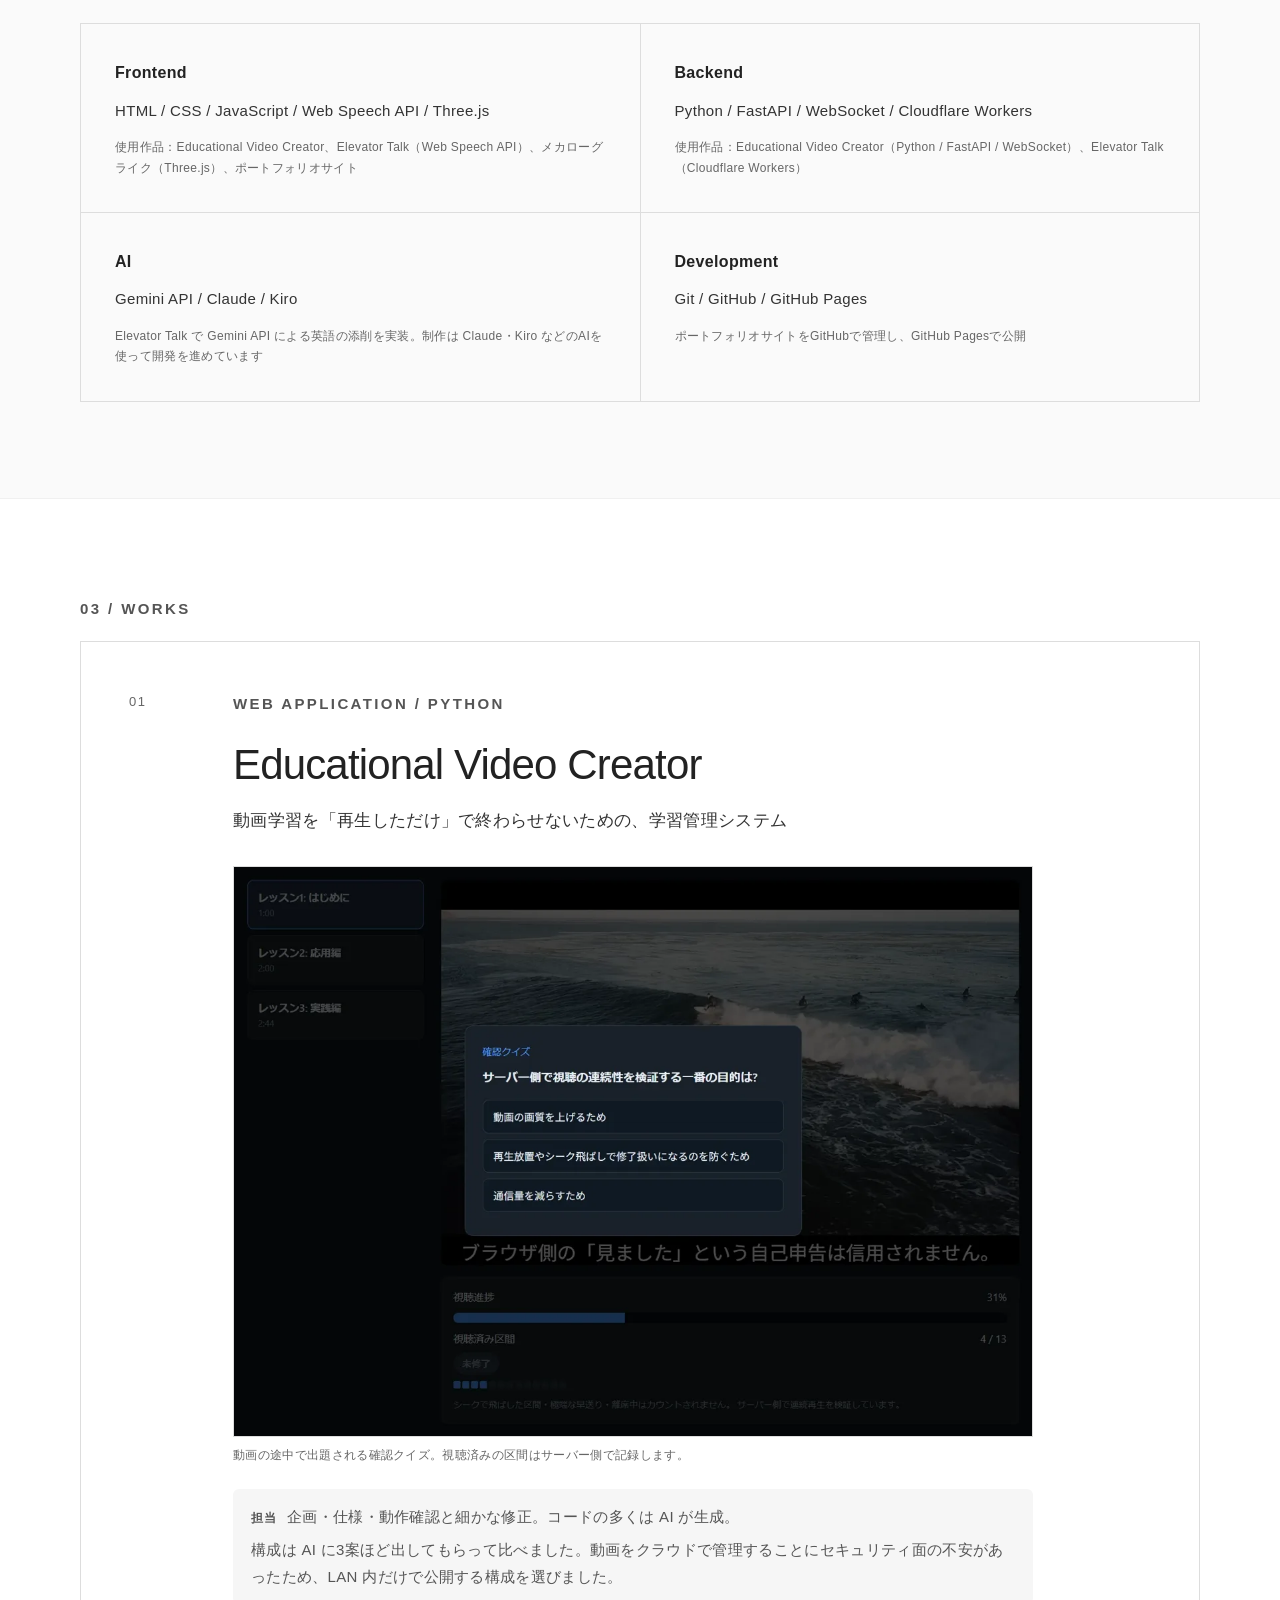
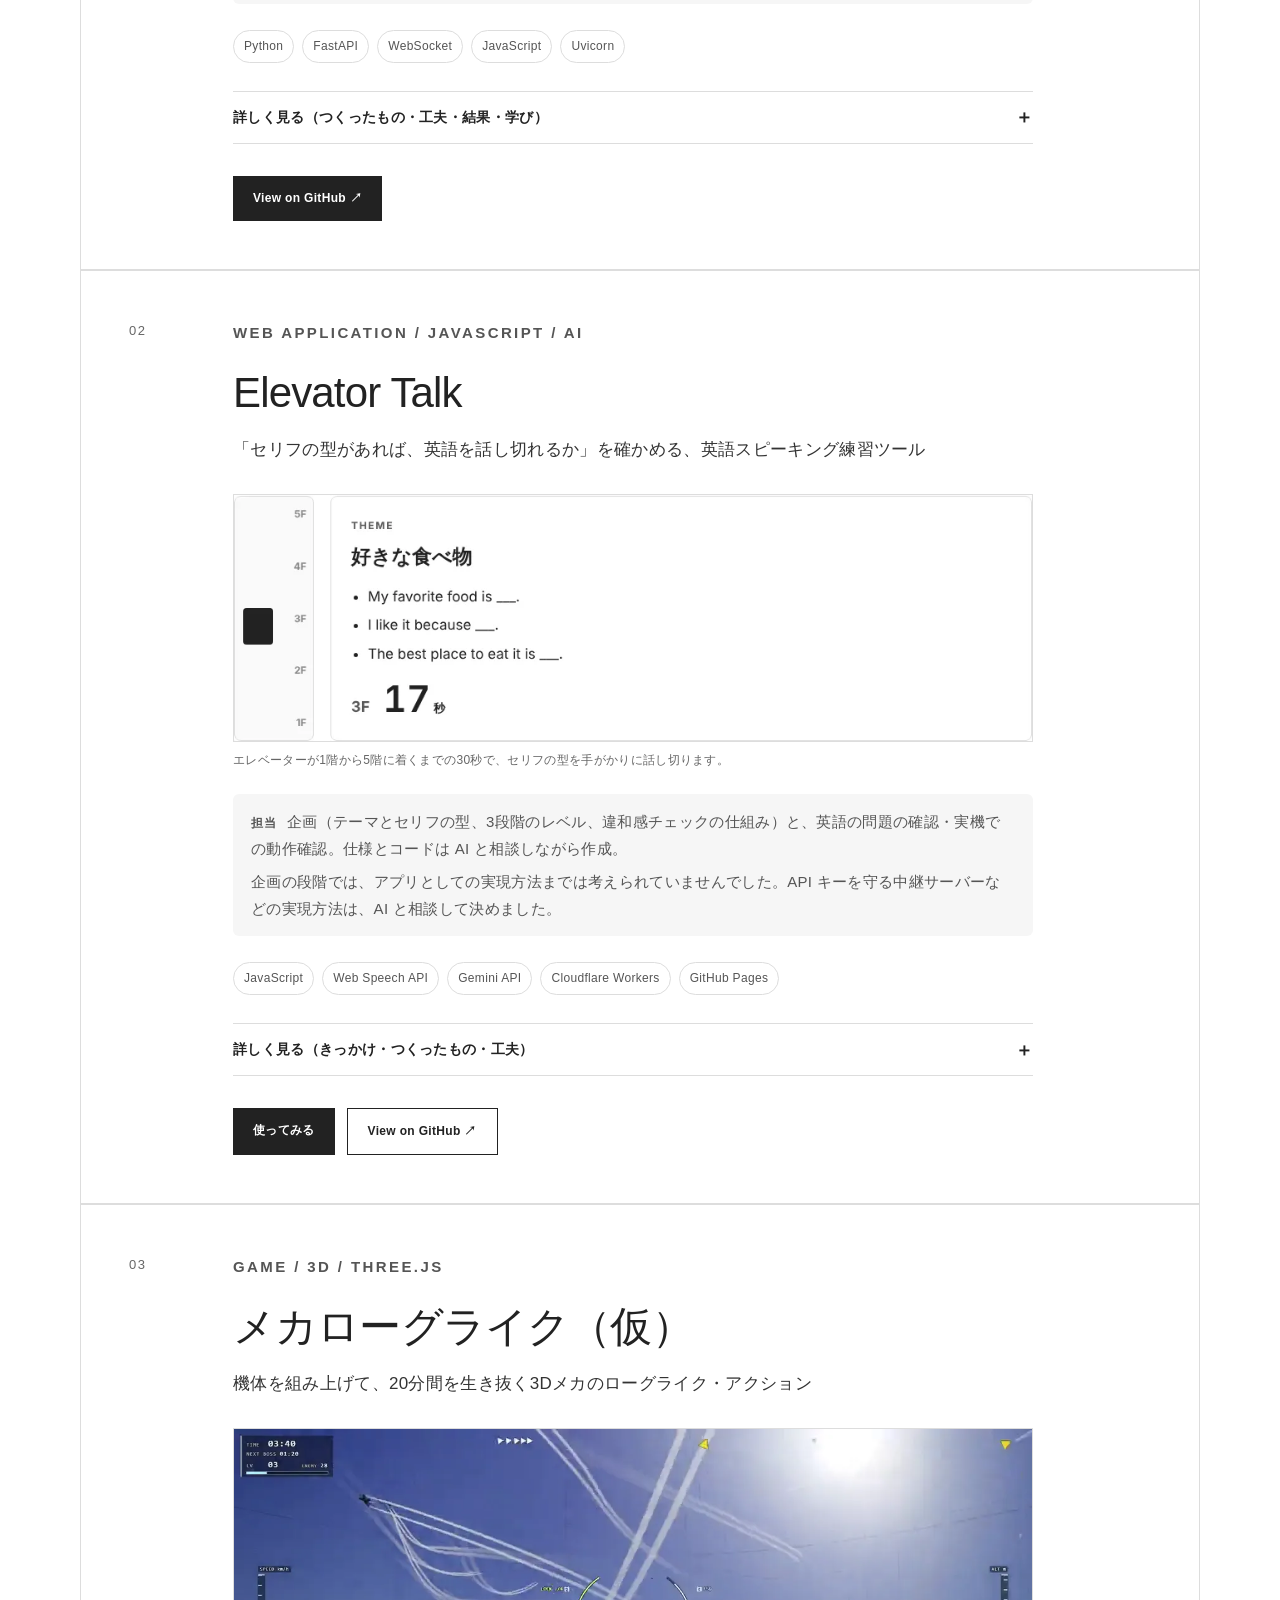
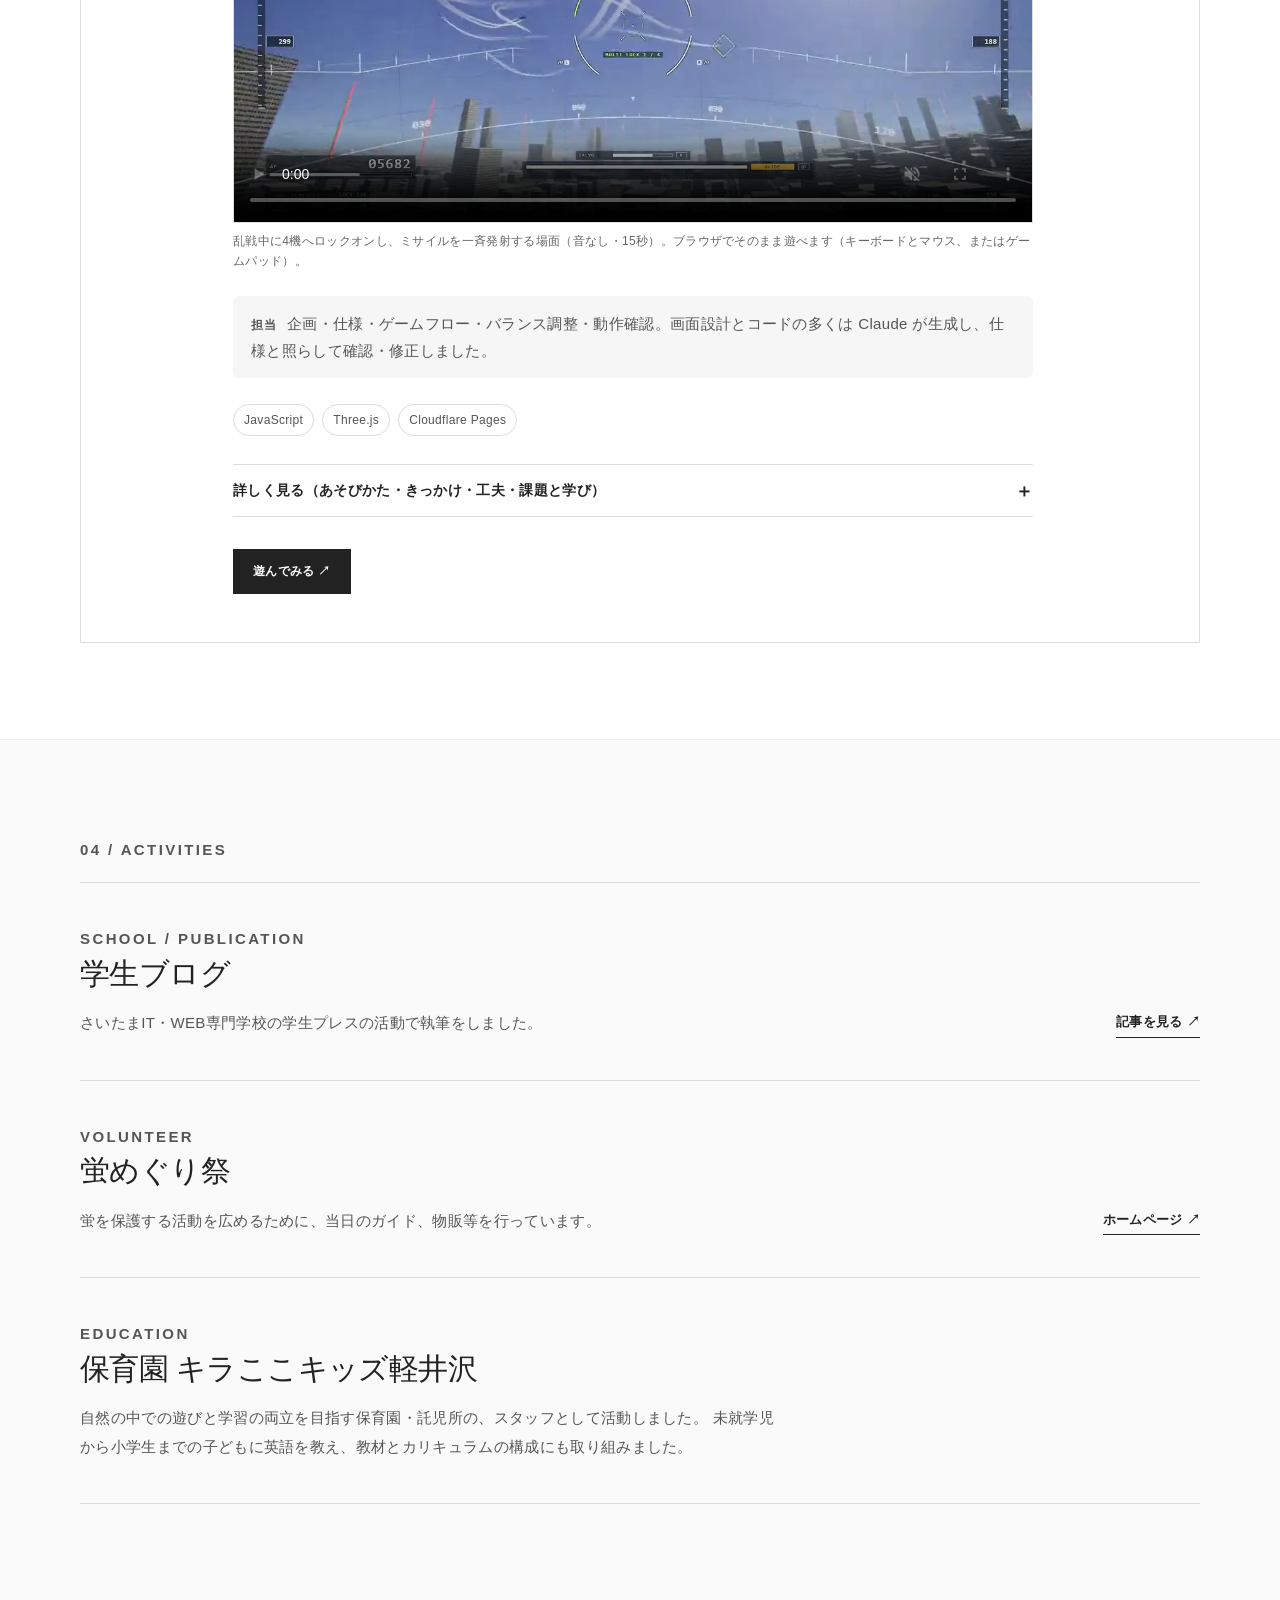
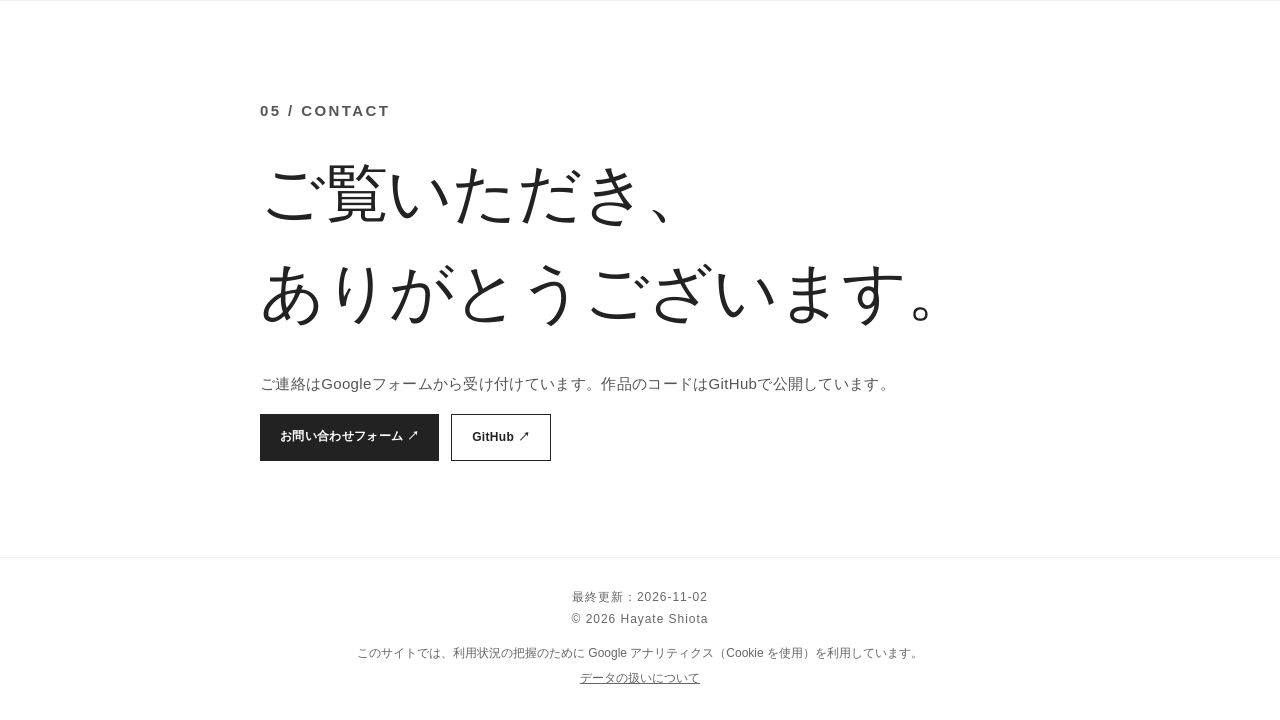
==== commit 6b557863: "State what I did and what AI did for each work Add a short 担当 box under each work's main visual: my " ====
--- a/index.html
+++ b/index.html
@@ -27,8 +27,8 @@
   <meta property="og:locale" content="ja_JP">
   <meta name="twitter:card" content="summary_large_image">
   <link rel="icon" href="favicon.svg" type="image/svg+xml">
-  <link rel="stylesheet" href="style.css?v=20261102d">
-  <script src="analytics.js?v=20261102d" defer></script>
+  <link rel="stylesheet" href="style.css?v=20261102f">
+  <script src="analytics.js?v=20261102f" defer></script>
 </head>
 <body>
   <header class="site-header">
@@ -140,6 +140,10 @@
                 alt="動画の再生中に確認クイズが表示され、下に視聴進捗31%と視聴済み区間4/13が表示されている画面">
               <figcaption>動画の途中で出題される確認クイズ。視聴済みの区間はサーバー側で記録します。</figcaption>
             </figure>
+            <div class="work-role">
+              <p><strong>担当</strong>企画・仕様・動作確認と細かな修正。コードの多くは AI が生成。</p>
+              <p>構成は AI に3案ほど出してもらって比べました。動画をクラウドで管理することにセキュリティ面の不安があったため、LAN 内だけで公開する構成を選びました。</p>
+            </div>
             <div class="tags">
               <span>Python</span><span>FastAPI</span><span>WebSocket</span><span>JavaScript</span><span>Uvicorn</span>
             </div>
@@ -200,6 +204,10 @@
                 alt="テーマ「好きな食べ物」とセリフの型3つ、エレベーターが3階、残り17秒と表示された練習画面">
               <figcaption>エレベーターが1階から5階に着くまでの30秒で、セリフの型を手がかりに話し切ります。</figcaption>
             </figure>
+            <div class="work-role">
+              <p><strong>担当</strong>企画（テーマとセリフの型、3段階のレベル、違和感チェックの仕組み）と、英語の問題の確認・実機での動作確認。仕様とコードは AI と相談しながら作成。</p>
+              <p>企画の段階では、アプリとしての実現方法までは考えられていませんでした。API キーを守る中継サーバーなどの実現方法は、AI と相談して決めました。</p>
+            </div>
             <div class="tags">
               <span>JavaScript</span><span>Web Speech API</span><span>Gemini API</span><span>Cloudflare Workers</span><span>GitHub Pages</span>
             </div>
@@ -257,6 +265,9 @@
                 aria-label="一人称視点の空中戦。4機の敵にロックオンマーカーが付き、発射したミサイルが大きくうねりながら敵機に命中していく"></video>
               <figcaption>乱戦中に4機へロックオンし、ミサイルを一斉発射する場面（音なし・15秒）。ブラウザでそのまま遊べます（キーボードとマウス、またはゲームパッド）。</figcaption>
             </figure>
+            <div class="work-role">
+              <p><strong>担当</strong>企画・仕様・ゲームフロー・バランス調整・動作確認。画面設計とコードの多くは Claude が生成し、仕様と照らして確認・修正しました。</p>
+            </div>
             <div class="tags">
               <span>JavaScript</span><span>Three.js</span><span>Cloudflare Pages</span>
             </div>
--- a/style.css
+++ b/style.css
@@ -344,6 +344,32 @@
   margin-top: 0;
   color: #333 !important;
   font-size: 17px !important;
+}
+
+.work-role {
+  margin: 24px 0 0;
+  padding: 14px 18px;
+  background: #f6f6f6;
+  border-radius: 6px;
+  color: #333;
+  font-size: 14px;
+  line-height: 1.8;
+}
+
+.work-role p {
+  margin: 0;
+}
+
+.work-role p + p {
+  margin-top: 6px;
+  color: #555;
+}
+
+.work-role strong {
+  display: inline-block;
+  margin-right: 10px;
+  font-size: 12px;
+  letter-spacing: 0.08em;
 }
 
 .tags {
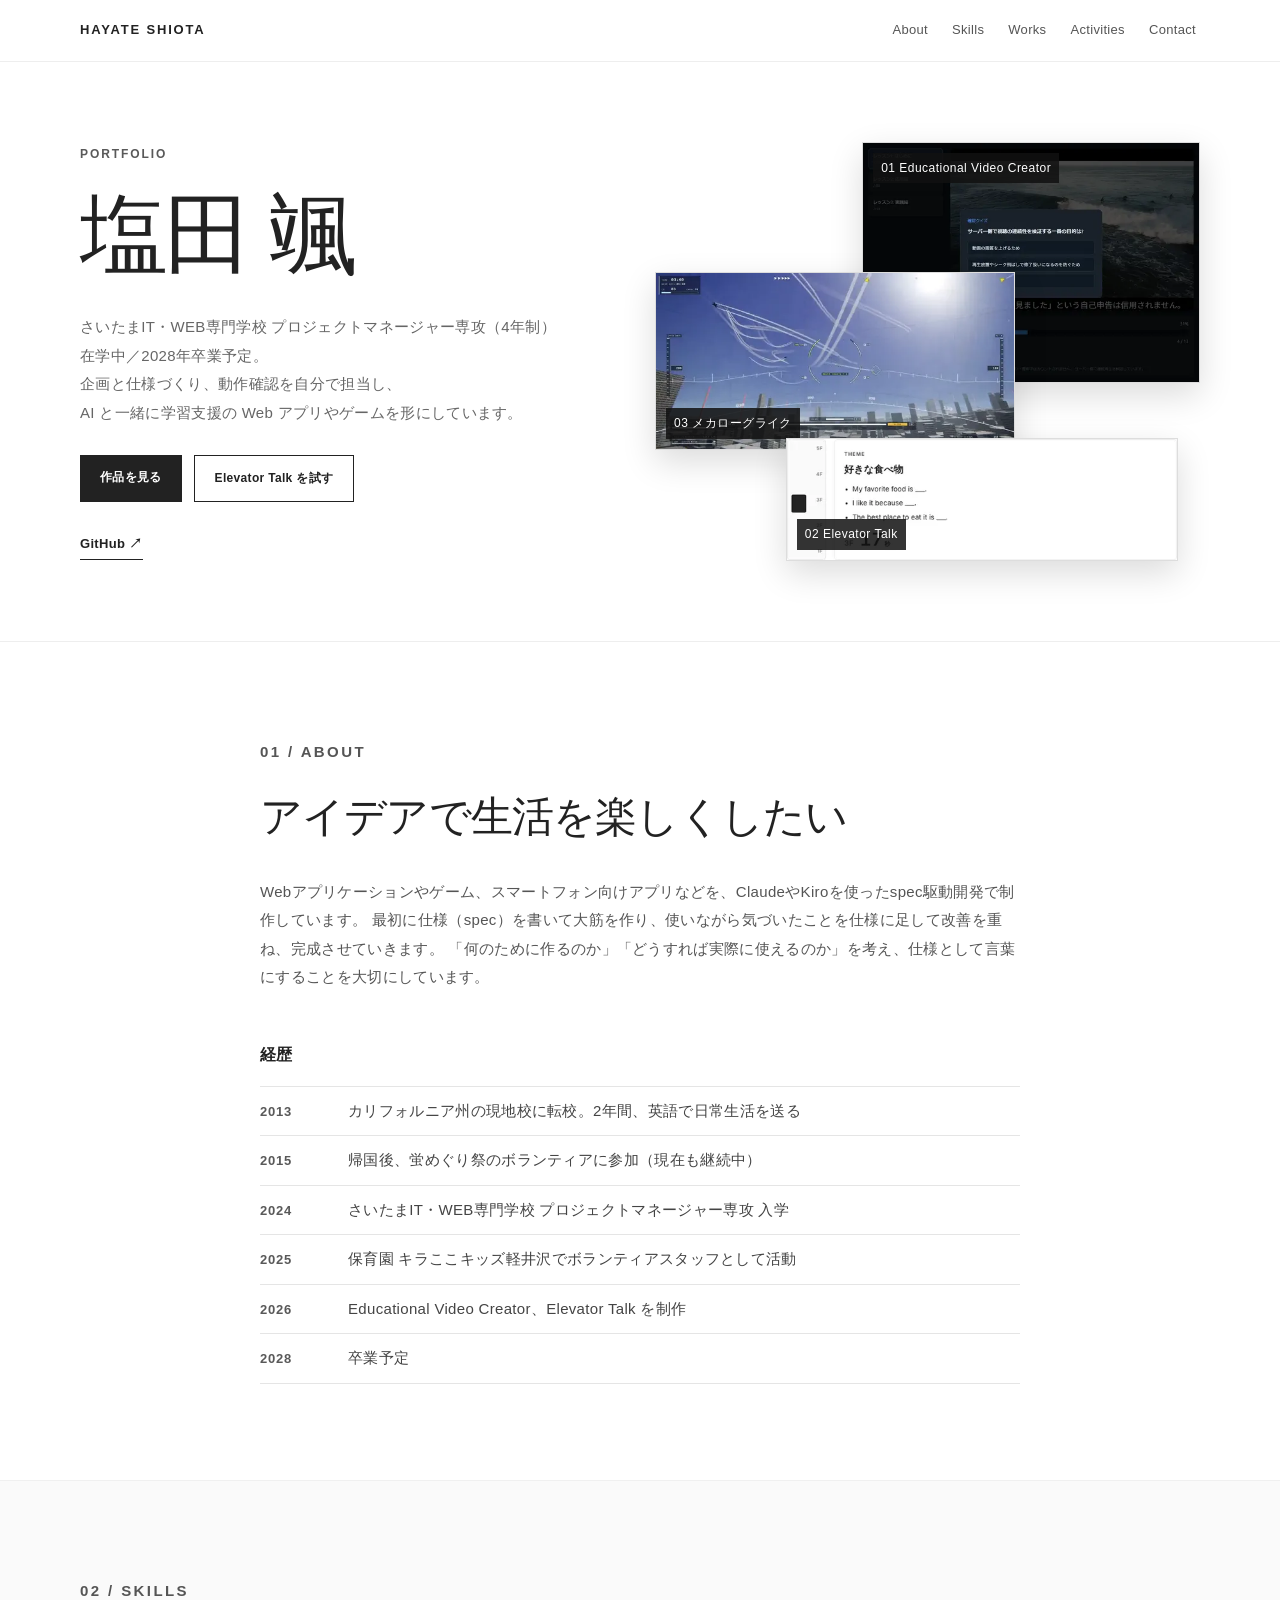
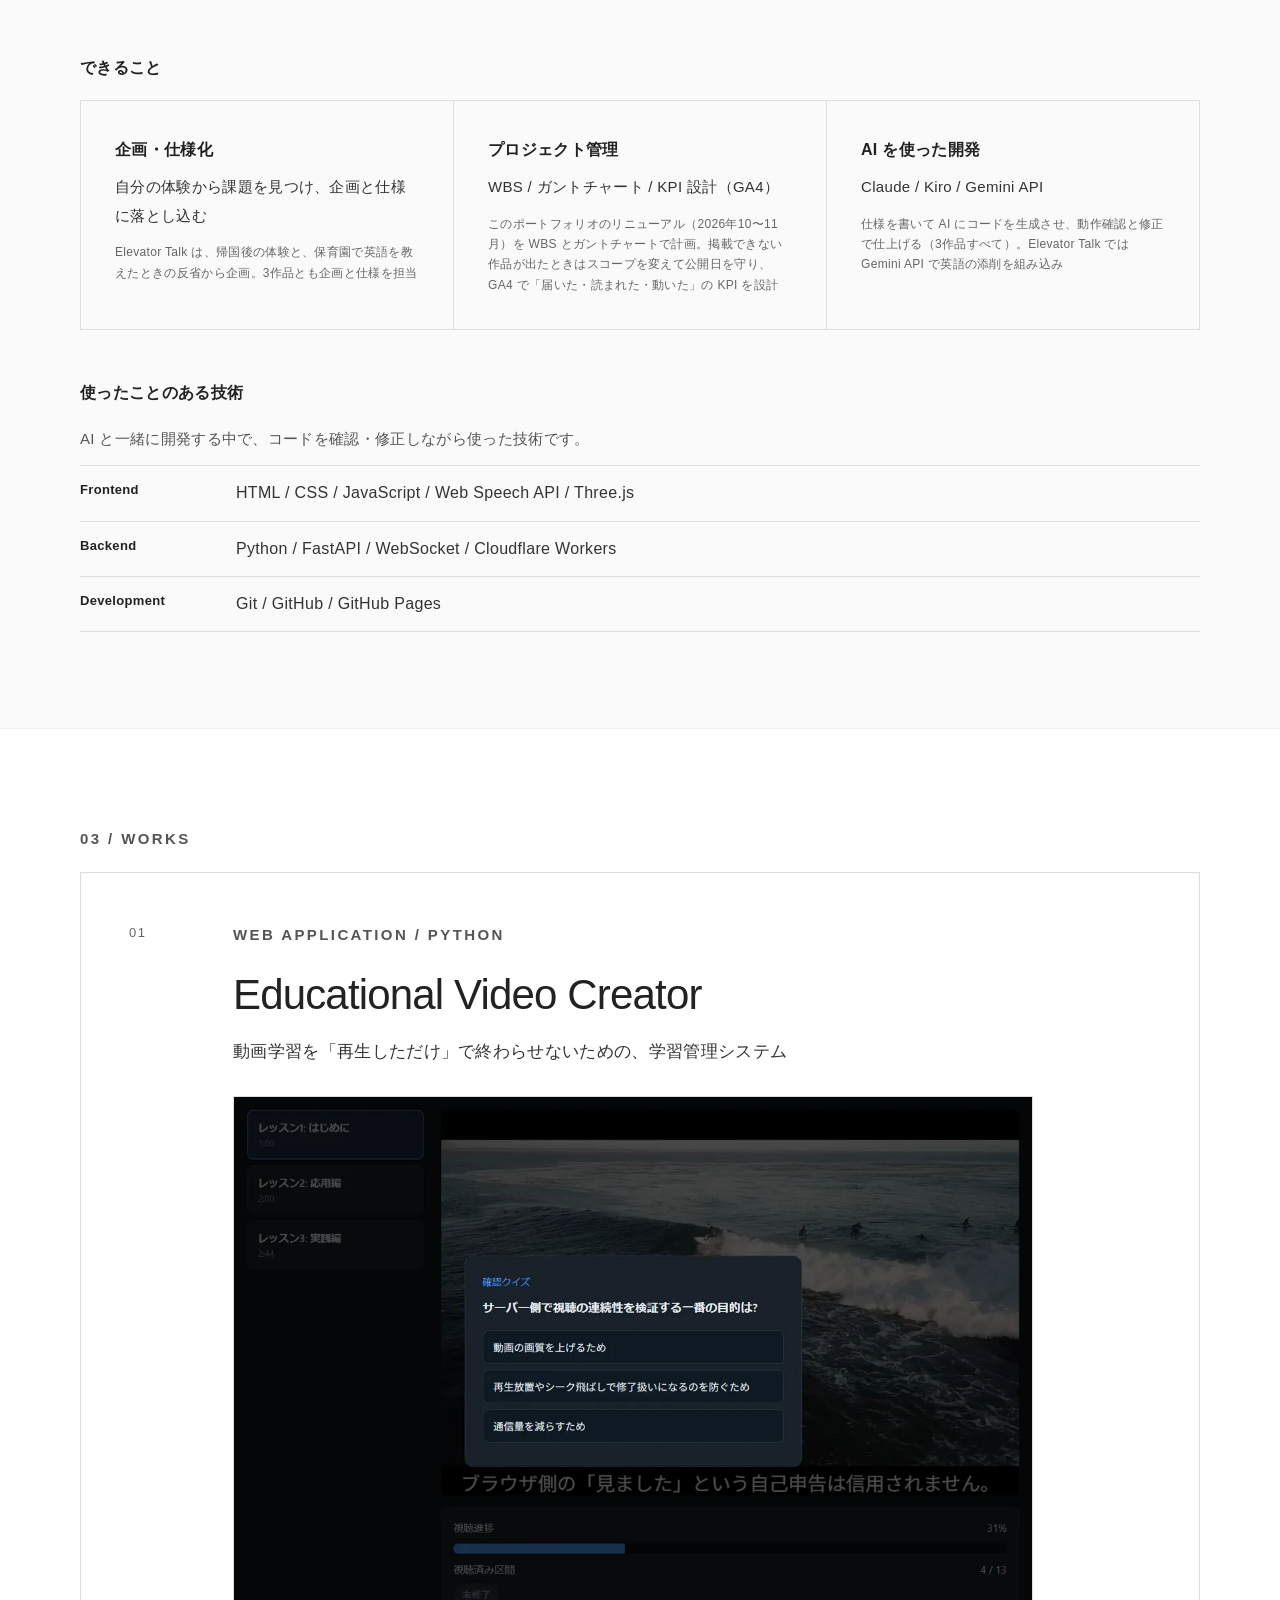
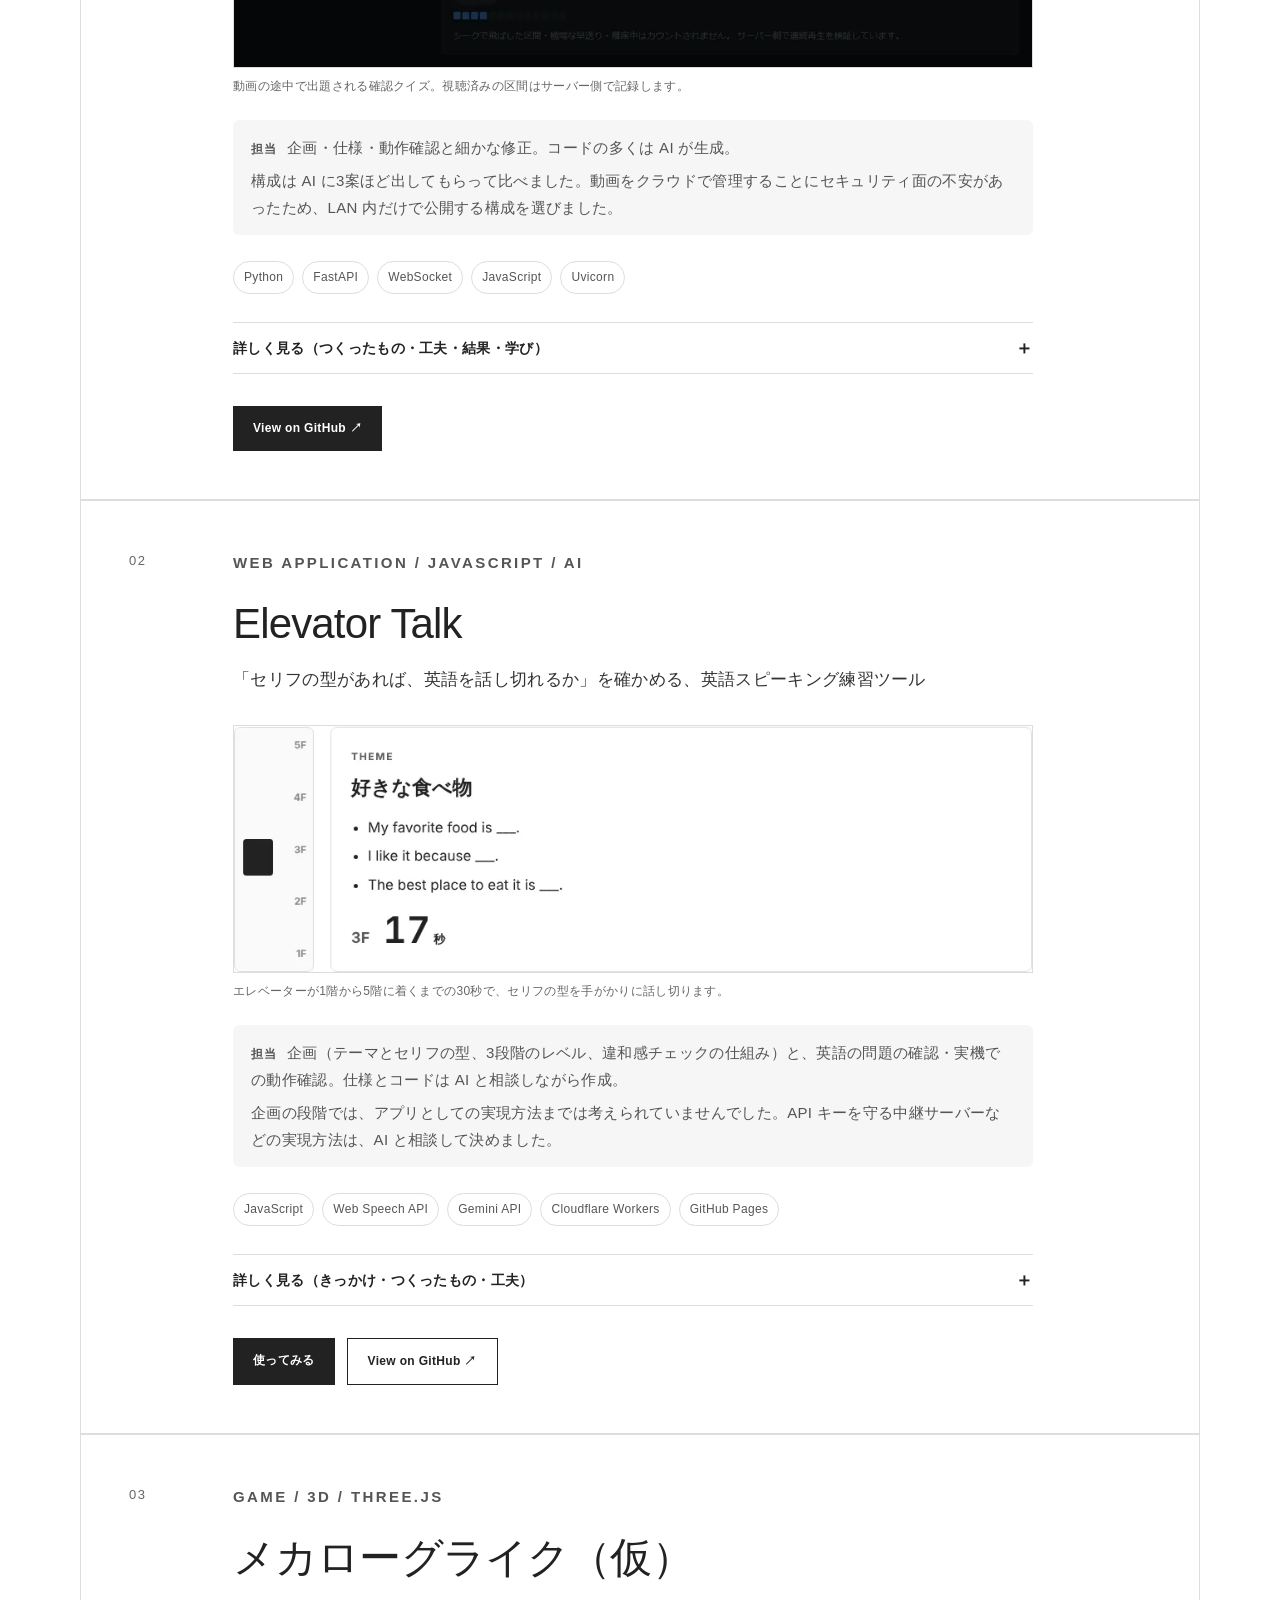
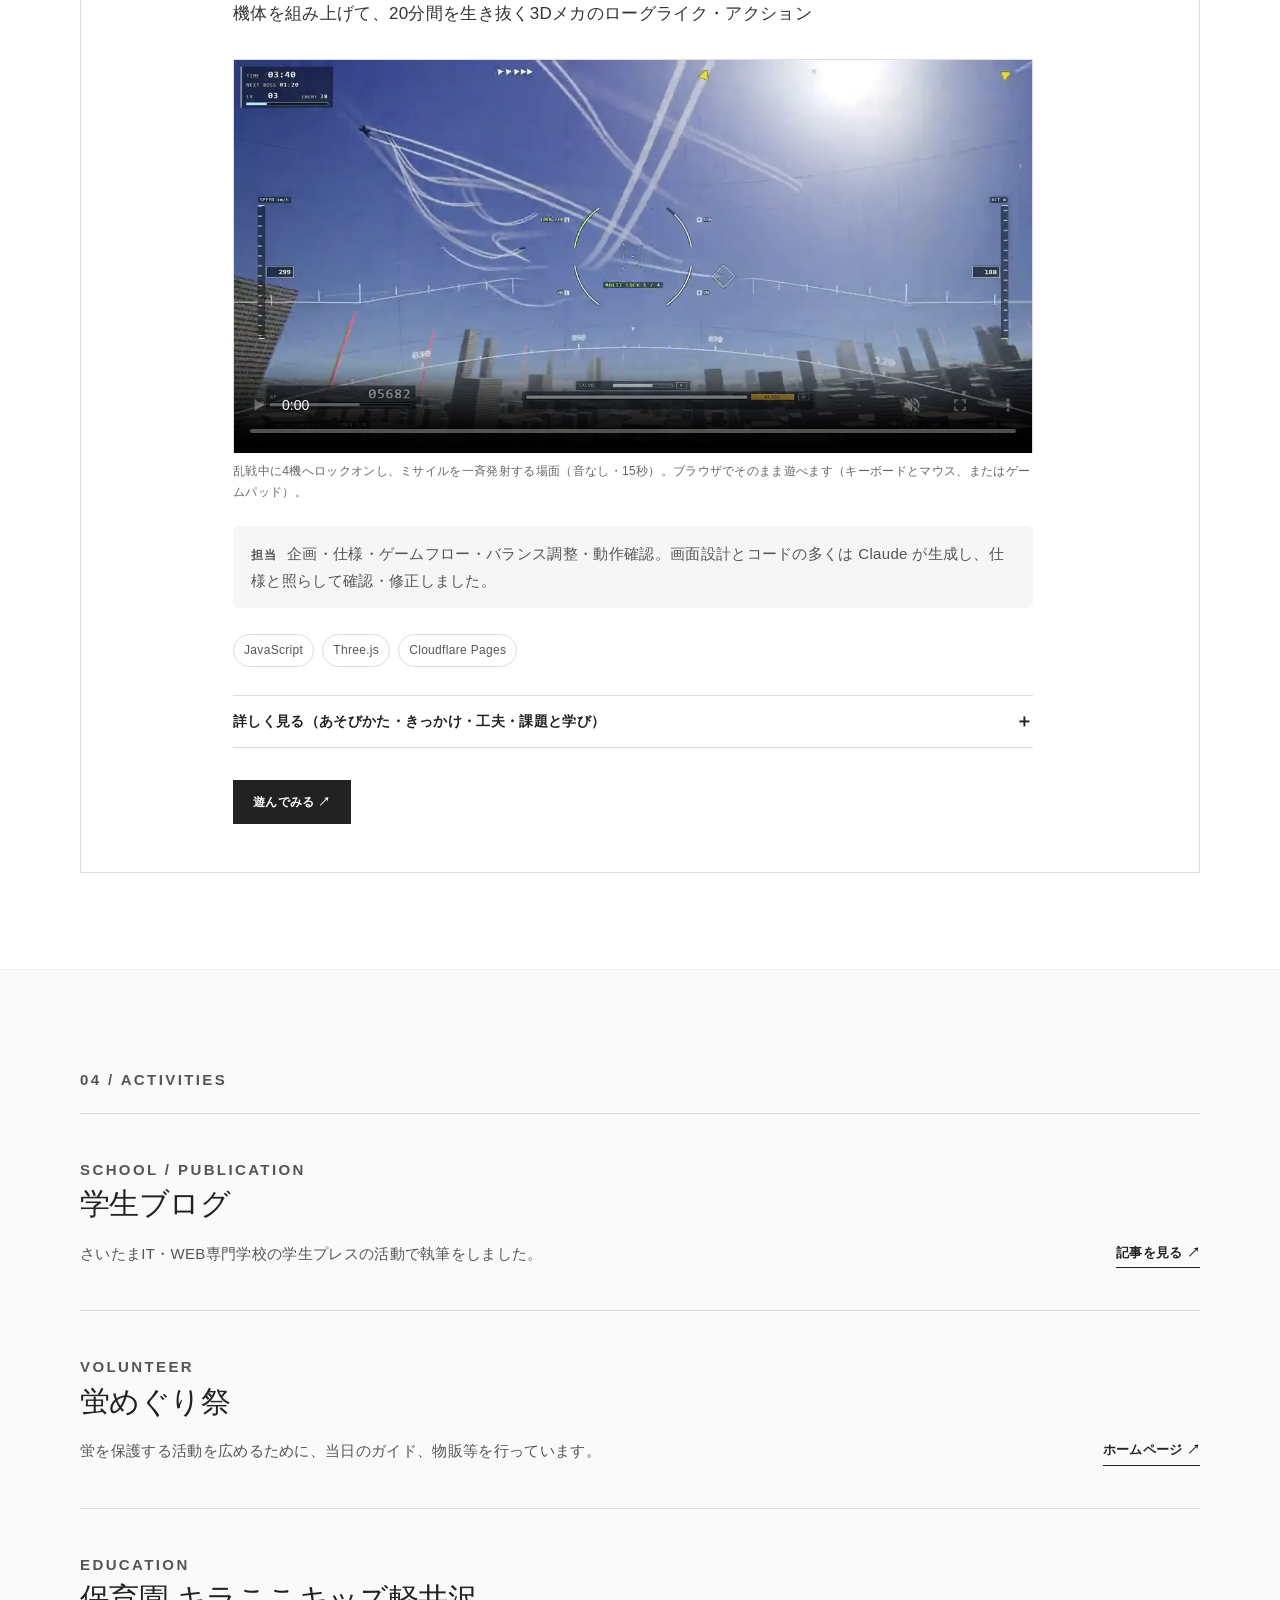
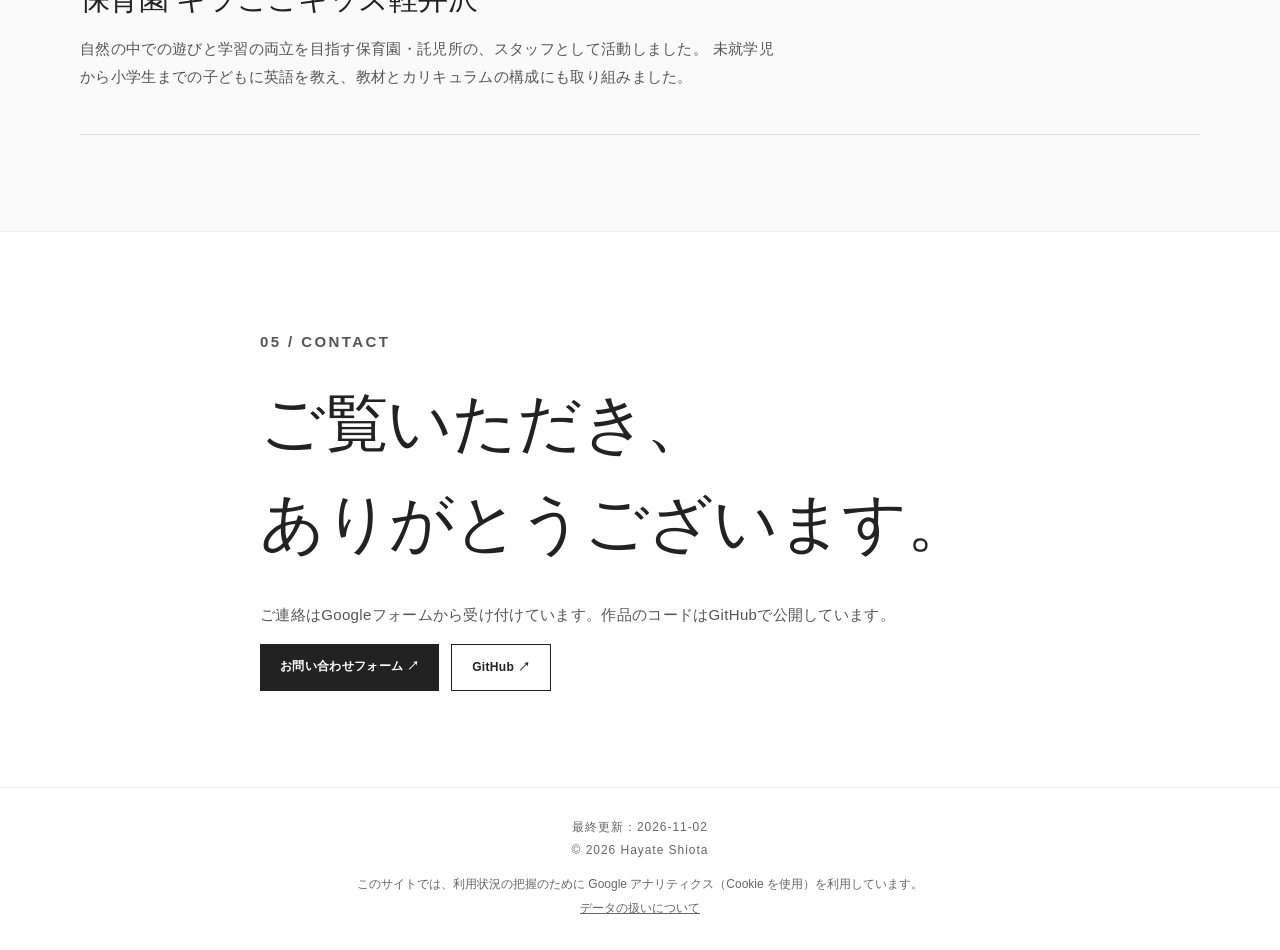
==== commit cec74b86: "Introduce myself as a PM-major who plans and ships with AI - Hero and meta description: name the プロジ" ====
--- a/index.html
+++ b/index.html
@@ -12,13 +12,13 @@
   </script>
   <meta charset="UTF-8">
   <meta name="viewport" content="width=device-width, initial-scale=1.0">
-  <meta name="description" content="学習を仕組みでよりよくするWebアプリを作っています。AIが英語を添削する練習ツール「Elevator Talk」や、動画学習の管理システムを公開中。さいたまIT・WEB専門学校（4年制）2028年卒業予定。">
+  <meta name="description" content="プロジェクトマネージャー専攻の学生です。企画と仕様づくり、動作確認を担当し、AIと一緒に学習支援のWebアプリやゲームを形にしています。AIが英語を添削する練習ツール「Elevator Talk」などを公開中。さいたまIT・WEB専門学校（4年制）2028年卒業予定。">
   <title>塩田 颯｜学習支援のWebアプリと英語スピーキング練習ツール</title>
   <link rel="canonical" href="https://salty-en-jp.github.io/Portfolio-website/">
   <meta property="og:type" content="website">
   <meta property="og:site_name" content="塩田 颯のポートフォリオ">
   <meta property="og:title" content="塩田 颯｜学習支援のWebアプリと英語スピーキング練習ツール">
-  <meta property="og:description" content="学習を仕組みでよりよくするWebアプリを作っています。AIが英語を添削する練習ツール「Elevator Talk」や、動画学習の管理システムを公開中。さいたまIT・WEB専門学校（4年制）2028年卒業予定。">
+  <meta property="og:description" content="プロジェクトマネージャー専攻の学生です。企画と仕様づくり、動作確認を担当し、AIと一緒に学習支援のWebアプリやゲームを形にしています。AIが英語を添削する練習ツール「Elevator Talk」などを公開中。さいたまIT・WEB専門学校（4年制）2028年卒業予定。">
   <meta property="og:url" content="https://salty-en-jp.github.io/Portfolio-website/">
   <meta property="og:image" content="https://salty-en-jp.github.io/Portfolio-website/ogp.png?v=2">
   <meta property="og:image:width" content="1200">
@@ -27,8 +27,8 @@
   <meta property="og:locale" content="ja_JP">
   <meta name="twitter:card" content="summary_large_image">
   <link rel="icon" href="favicon.svg" type="image/svg+xml">
-  <link rel="stylesheet" href="style.css?v=20261102f">
-  <script src="analytics.js?v=20261102f" defer></script>
+  <link rel="stylesheet" href="style.css?v=20261116">
+  <script src="analytics.js?v=20261116" defer></script>
 </head>
 <body>
   <header class="site-header">
@@ -51,7 +51,7 @@
         <p class="eyebrow">PORTFOLIO</p>
         <h1>塩田 颯</h1>
         <p class="hero-text">
-          さいたまIT・WEB専門学校（4年制）在学中／2028年卒業予定。<br>学習支援を中心に、Webアプリケーションやゲームなど<br>興味を持ったものを企画・実装しています。
+          さいたまIT・WEB専門学校 プロジェクトマネージャー専攻（4年制）<br>在学中／2028年卒業予定。<br>企画と仕様づくり、動作確認を自分で担当し、<br>AI と一緒に学習支援の Web アプリやゲームを形にしています。
         </p>
         <div class="button-row hero-actions">
           <a class="button" href="#works" data-track="hero_works">作品を見る</a>
@@ -61,15 +61,15 @@
         </div>
         <div class="hero-visual">
           <a class="hero-card hero-card-evc" href="#work-evc" data-track="hero_card_evc">
-            <img src="images/hero-evc.webp" width="560" height="399" loading="lazy" alt="Educational Video Creator：動画の途中で出題される確認クイズの画面">
+            <img src="images/evc/hero.webp" width="560" height="399" loading="lazy" alt="Educational Video Creator：動画の途中で出題される確認クイズの画面">
             <span>01 Educational Video Creator</span>
           </a>
           <a class="hero-card hero-card-mech" href="#work-mech" data-track="hero_card_mech">
-            <img src="images/hero-mech.webp" width="560" height="276" loading="lazy" alt="メカローグライク：4機にロックオンしてミサイルを撃つ空中戦の画面">
+            <img src="images/mech/hero.webp" width="560" height="276" loading="lazy" alt="メカローグライク：4機にロックオンしてミサイルを撃つ空中戦の画面">
             <span>03 メカローグライク</span>
           </a>
           <a class="hero-card hero-card-et" href="#work-et" data-track="hero_card_et">
-            <img src="images/hero-et.webp" width="560" height="173" loading="lazy" alt="Elevator Talk：セリフの型とエレベーターのタイマーが並ぶ練習画面">
+            <img src="images/elevator-talk/hero.webp" width="560" height="173" loading="lazy" alt="Elevator Talk：セリフの型とエレベーターのタイマーが並ぶ練習画面">
             <span>02 Elevator Talk</span>
           </a>
         </div>
@@ -89,7 +89,7 @@
         <dl class="timeline">
           <div><dt>2013</dt><dd>カリフォルニア州の現地校に転校。2年間、英語で日常生活を送る</dd></div>
           <div><dt>2015</dt><dd>帰国後、蛍めぐり祭のボランティアに参加（現在も継続中）</dd></div>
-          <div><dt>2024</dt><dd>さいたまIT・WEB専門学校 入学</dd></div>
+          <div><dt>2024</dt><dd>さいたまIT・WEB専門学校 プロジェクトマネージャー専攻 入学</dd></div>
           <div><dt>2025</dt><dd>保育園 キラここキッズ軽井沢でボランティアスタッフとして活動</dd></div>
           <div><dt>2026</dt><dd>Educational Video Creator、Elevator Talk を制作</dd></div>
           <div><dt>2028</dt><dd>卒業予定</dd></div>
@@ -100,28 +100,32 @@
     <section id="skills" class="section section-alt">
       <div class="container">
         <p class="section-label">02 / SKILLS</p>
-        <div class="skill-grid">
+        <h3 class="sub-heading skills-heading">できること</h3>
+        <div class="skill-grid skill-grid-3">
           <div class="skill">
-            <h3>Frontend</h3>
-            <p>HTML / CSS / JavaScript / Web Speech API / Three.js</p>
-            <small>使用作品：Educational Video Creator、Elevator Talk（Web Speech API）、メカローグライク（Three.js）、ポートフォリオサイト</small>
+            <h3>企画・仕様化</h3>
+            <p>自分の体験から課題を見つけ、企画と仕様に落とし込む</p>
+            <small>Elevator Talk は、帰国後の体験と、保育園で英語を教えたときの反省から企画。3作品とも企画と仕様を担当</small>
           </div>
           <div class="skill">
-            <h3>Backend</h3>
-            <p>Python / FastAPI / WebSocket / Cloudflare Workers</p>
-            <small>使用作品：Educational Video Creator（Python / FastAPI / WebSocket）、Elevator Talk（Cloudflare Workers）</small>
+            <h3>プロジェクト管理</h3>
+            <p>WBS / ガントチャート / KPI 設計（GA4）</p>
+            <small>このポートフォリオのリニューアル（2026年10〜11月）を WBS とガントチャートで計画。掲載できない作品が出たときはスコープを変えて公開日を守り、GA4 で「届いた・読まれた・動いた」の KPI を設計</small>
           </div>
           <div class="skill">
-            <h3>AI</h3>
-            <p>Gemini API / Claude / Kiro</p>
-            <small>Elevator Talk で Gemini API による英語の添削を実装。制作は Claude・Kiro などのAIを使って開発を進めています</small>
-          </div>
-          <div class="skill">
-            <h3>Development</h3>
-            <p>Git / GitHub / GitHub Pages</p>
-            <small>ポートフォリオサイトをGitHubで管理し、GitHub Pagesで公開</small>
+            <h3>AI を使った開発</h3>
+            <p>Claude / Kiro / Gemini API</p>
+            <small>仕様を書いて AI にコードを生成させ、動作確認と修正で仕上げる（3作品すべて）。Elevator Talk では Gemini API で英語の添削を組み込み</small>
           </div>
         </div>
+
+        <h3 class="sub-heading">使ったことのある技術</h3>
+        <p class="tech-note">AI と一緒に開発する中で、コードを確認・修正しながら使った技術です。</p>
+        <dl class="tech-list">
+          <div><dt>Frontend</dt><dd>HTML / CSS / JavaScript / Web Speech API / Three.js</dd></div>
+          <div><dt>Backend</dt><dd>Python / FastAPI / WebSocket / Cloudflare Workers</dd></div>
+          <div><dt>Development</dt><dd>Git / GitHub / GitHub Pages</dd></div>
+        </dl>
       </div>
     </section>
 
@@ -136,7 +140,7 @@
             <h2>Educational Video Creator</h2>
             <p class="work-lead">動画学習を「再生しただけ」で終わらせないための、学習管理システム</p>
             <figure class="work-shot">
-              <img src="images/evc-quiz.webp" width="1200" height="856" loading="lazy"
+              <img src="images/evc/quiz.webp" width="1200" height="856" loading="lazy"
                 alt="動画の再生中に確認クイズが表示され、下に視聴進捗31%と視聴済み区間4/13が表示されている画面">
               <figcaption>動画の途中で出題される確認クイズ。視聴済みの区間はサーバー側で記録します。</figcaption>
             </figure>
@@ -151,12 +155,12 @@
               <summary>詳しく見る（つくったもの・工夫・結果・学び）</summary>
               <div class="work-shots">
                 <figure class="work-shot">
-                  <img src="images/evc-admin-progress.webp" width="1160" height="390" loading="lazy"
+                  <img src="images/evc/admin-progress.webp" width="1160" height="390" loading="lazy"
                     alt="管理画面の受講状況タブ。レッスンごとに視聴率とクイズ通過数が表で並んでいる">
                   <figcaption>管理画面：受講者ごとの視聴率とクイズ通過数</figcaption>
                 </figure>
                 <figure class="work-shot">
-                  <img src="images/evc-admin-content.webp" width="745" height="1068" loading="lazy"
+                  <img src="images/evc/admin-content.webp" width="745" height="1068" loading="lazy"
                     alt="管理画面のコンテンツ管理タブ。動画のアップロード欄とクイズ作成フォームが並んでいる">
                   <figcaption>管理画面：動画の追加とクイズ作成をGUIで行えます</figcaption>
                 </figure>
@@ -200,7 +204,7 @@
             <h2>Elevator Talk</h2>
             <p class="work-lead">「セリフの型があれば、英語を話し切れるか」を確かめる、英語スピーキング練習ツール</p>
             <figure class="work-shot">
-              <img src="images/et-stage.webp" width="960" height="296" loading="lazy"
+              <img src="images/elevator-talk/stage.webp" width="960" height="296" loading="lazy"
                 alt="テーマ「好きな食べ物」とセリフの型3つ、エレベーターが3階、残り17秒と表示された練習画面">
               <figcaption>エレベーターが1階から5階に着くまでの30秒で、セリフの型を手がかりに話し切ります。</figcaption>
             </figure>
@@ -226,12 +230,12 @@
                 AI（Gemini）が「よかったところ」と「改善ポイント」を返し、改善ポイントは自分専用の違和感チェック問題として出題されます。
               </p>
               <figure class="work-shot">
-                <img src="images/et-feedback-mine.webp" width="990" height="440" loading="lazy"
+                <img src="images/elevator-talk/feedback-mine.webp" width="990" height="440" loading="lazy"
                   alt="AIのフィードバック画面。よかったところ3つと、改善ポイント「lately i'm into vibe coding → lately i've been into vibe coding」と、現在完了進行形を使う理由が表示されている">
                 <figcaption>① 話し終えると、AIが「よかったところ」と「改善ポイント」を返します（実際に自分で練習したときの画面）。</figcaption>
               </figure>
               <figure class="work-shot">
-                <img src="images/et-check-mine.webp" width="990" height="328" loading="lazy"
+                <img src="images/elevator-talk/check-mine.webp" width="990" height="328" loading="lazy"
                   alt="違和感チェックの「自分のまちがい」で、さっき話した文「lately i'm into vibe coding」が、もっと自然な言い方を考える問題として出題されている">
                 <figcaption>② 直された文は「違和感チェック」に、自分専用の問題として出てきます。</figcaption>
               </figure>
@@ -260,7 +264,7 @@
             <h2>メカローグライク（仮）</h2>
             <p class="work-lead">機体を組み上げて、20分間を生き抜く3Dメカのローグライク・アクション</p>
             <figure class="work-shot">
-              <video class="autoplay-when-visible" src="images/mech-missile.mp4" poster="images/mech-missile-poster.webp"
+              <video class="autoplay-when-visible" src="images/mech/missile.mp4" poster="images/mech/missile-poster.webp"
                 width="1280" height="630" style="width:100%;height:auto" muted loop playsinline preload="none"
                 aria-label="一人称視点の空中戦。4機の敵にロックオンマーカーが付き、発射したミサイルが大きくうねりながら敵機に命中していく"></video>
               <figcaption>乱戦中に4機へロックオンし、ミサイルを一斉発射する場面（音なし・15秒）。ブラウザでそのまま遊べます（キーボードとマウス、またはゲームパッド）。</figcaption>
@@ -281,7 +285,7 @@
                 （アーマード・コア、Vampire Survivors を参考にしています）
               </p>
               <figure class="work-shot">
-                <img src="images/mech-levelup.webp" width="1280" height="630" loading="lazy"
+                <img src="images/mech/levelup.webp" width="1280" height="630" loading="lazy"
                   alt="レベルアップ画面。EN容量+20%、新しい武器のマルチロックミサイル、ボス撃破時の回復量+50%の3枚のカードが並んでいる">
                 <figcaption>レベルアップのたびに、3枚のカードから1つを選んで機体を強くします。</figcaption>
               </figure>
@@ -292,12 +296,12 @@
               <h3>工夫したこと</h3>
               <div class="work-shots work-shots-even">
                 <figure class="work-shot">
-                  <img src="images/mech-hud-third.webp" width="956" height="935" loading="lazy"
+                  <img src="images/mech/hud-third.webp" width="956" height="935" loading="lazy"
                     alt="三人称視点の戦闘画面。自機の後ろから見た構図で、速度計と高度計が画面の左右の端、残り時間と装甲値が四隅に寄せて表示されている">
                   <figcaption>三人称視点：計器類は画面の端に寄せています。速度計、高度計は左右端、方位計は画面上部にあります</figcaption>
                 </figure>
                 <figure class="work-shot">
-                  <img src="images/mech-hud-first.webp" width="959" height="926" loading="lazy"
+                  <img src="images/mech/hud-first.webp" width="959" height="926" loading="lazy"
                     alt="一人称視点の戦闘画面。コクピットから見た空に、方位計の目盛り、照準と敵のロックオン表示が重なっている">
                   <figcaption>一人称視点：方位計と速度計の表示が変わり、視覚的により分かりやすく表示しています</figcaption>
                 </figure>
--- a/style.css
+++ b/style.css
@@ -247,6 +247,43 @@
   gap: 1px;
   background: #ddd;
   border: 1px solid #ddd;
+}
+
+.skill-grid-3 {
+  grid-template-columns: repeat(3, 1fr);
+}
+
+.skills-heading {
+  margin-top: 0;
+}
+
+.tech-note {
+  margin: 0 0 12px;
+  color: #595959;
+  font-size: 13px;
+}
+
+.tech-list {
+  margin: 0;
+  border-top: 1px solid #ddd;
+}
+
+.tech-list div {
+  display: grid;
+  grid-template-columns: 140px 1fr;
+  gap: 16px;
+  padding: 12px 0;
+  border-bottom: 1px solid #ddd;
+}
+
+.tech-list dt {
+  font-size: 13px;
+  font-weight: 600;
+}
+
+.tech-list dd {
+  margin: 0;
+  color: #333;
 }
 
 .skill {
@@ -605,6 +642,11 @@
     grid-template-columns: 1fr;
   }
 
+  .tech-list div {
+    grid-template-columns: 1fr;
+    gap: 2px;
+  }
+
   .work-card {
     grid-template-columns: 1fr;
     padding: 30px;
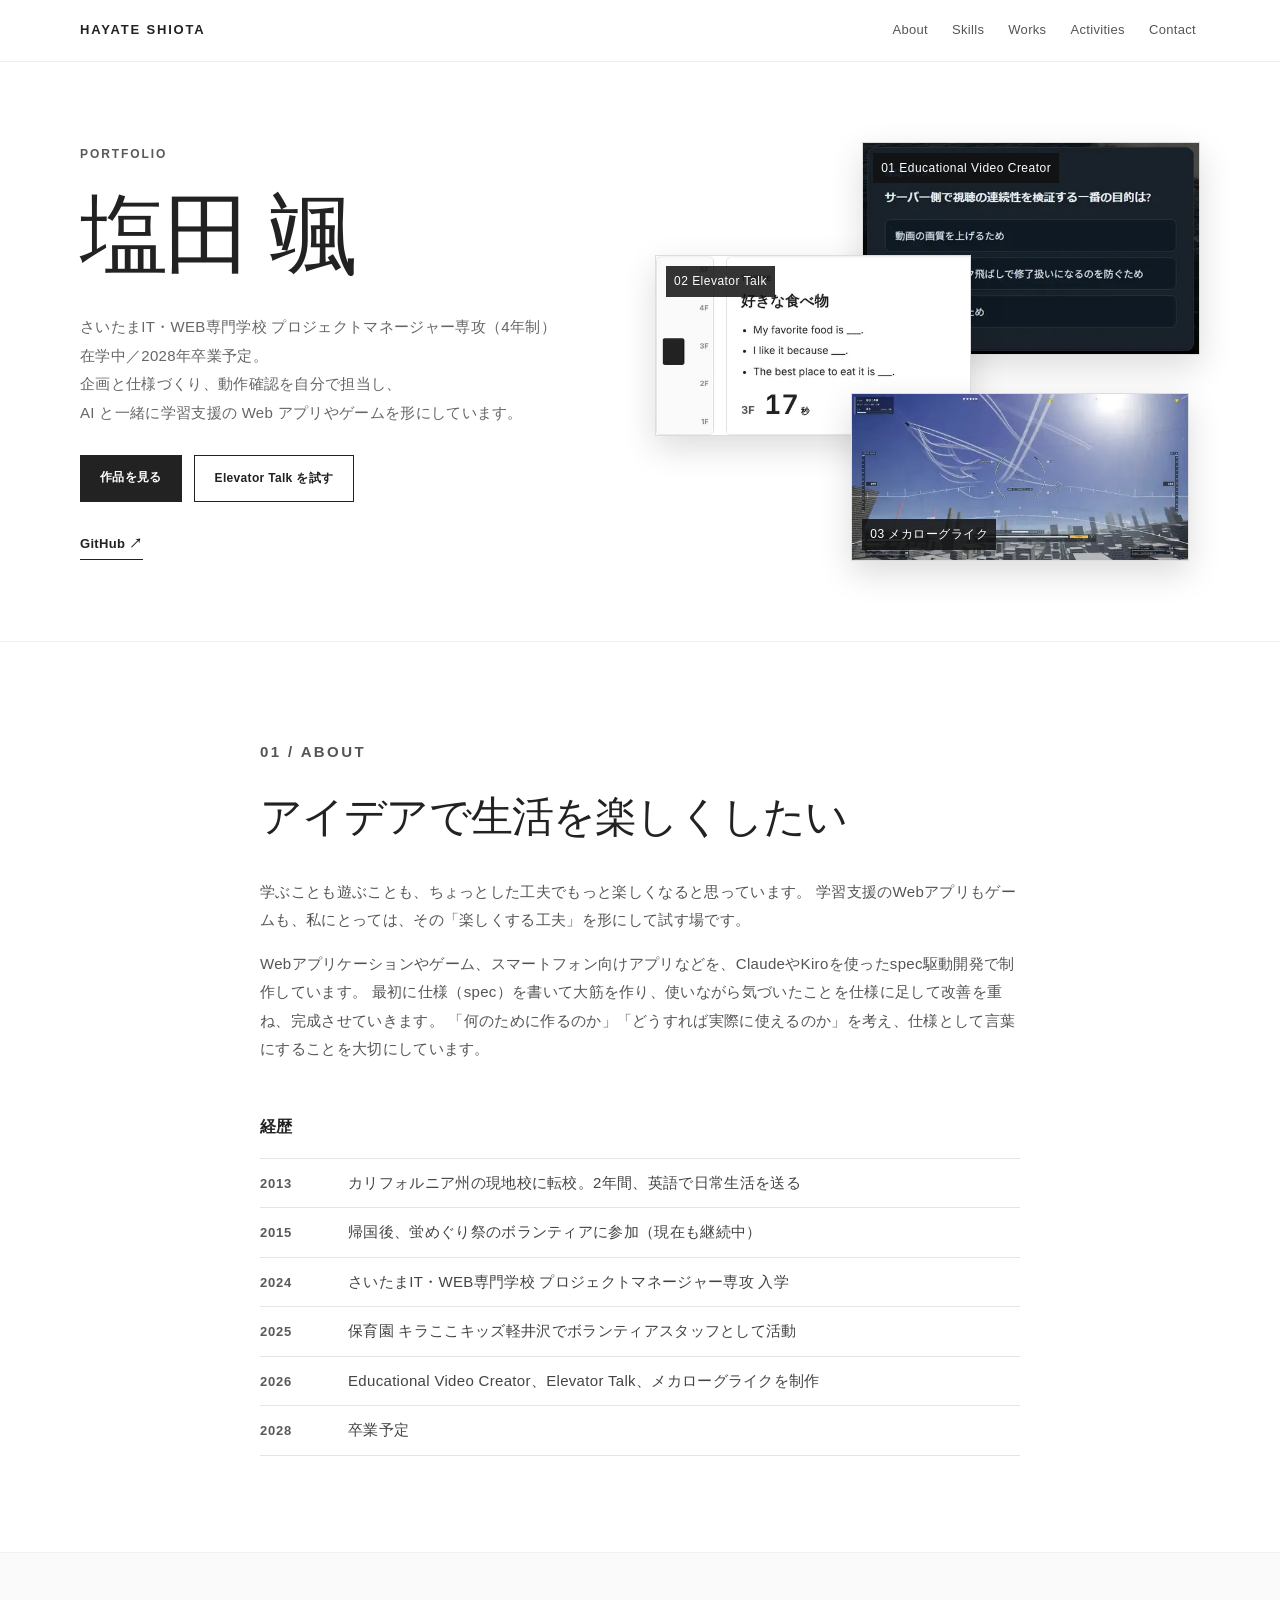
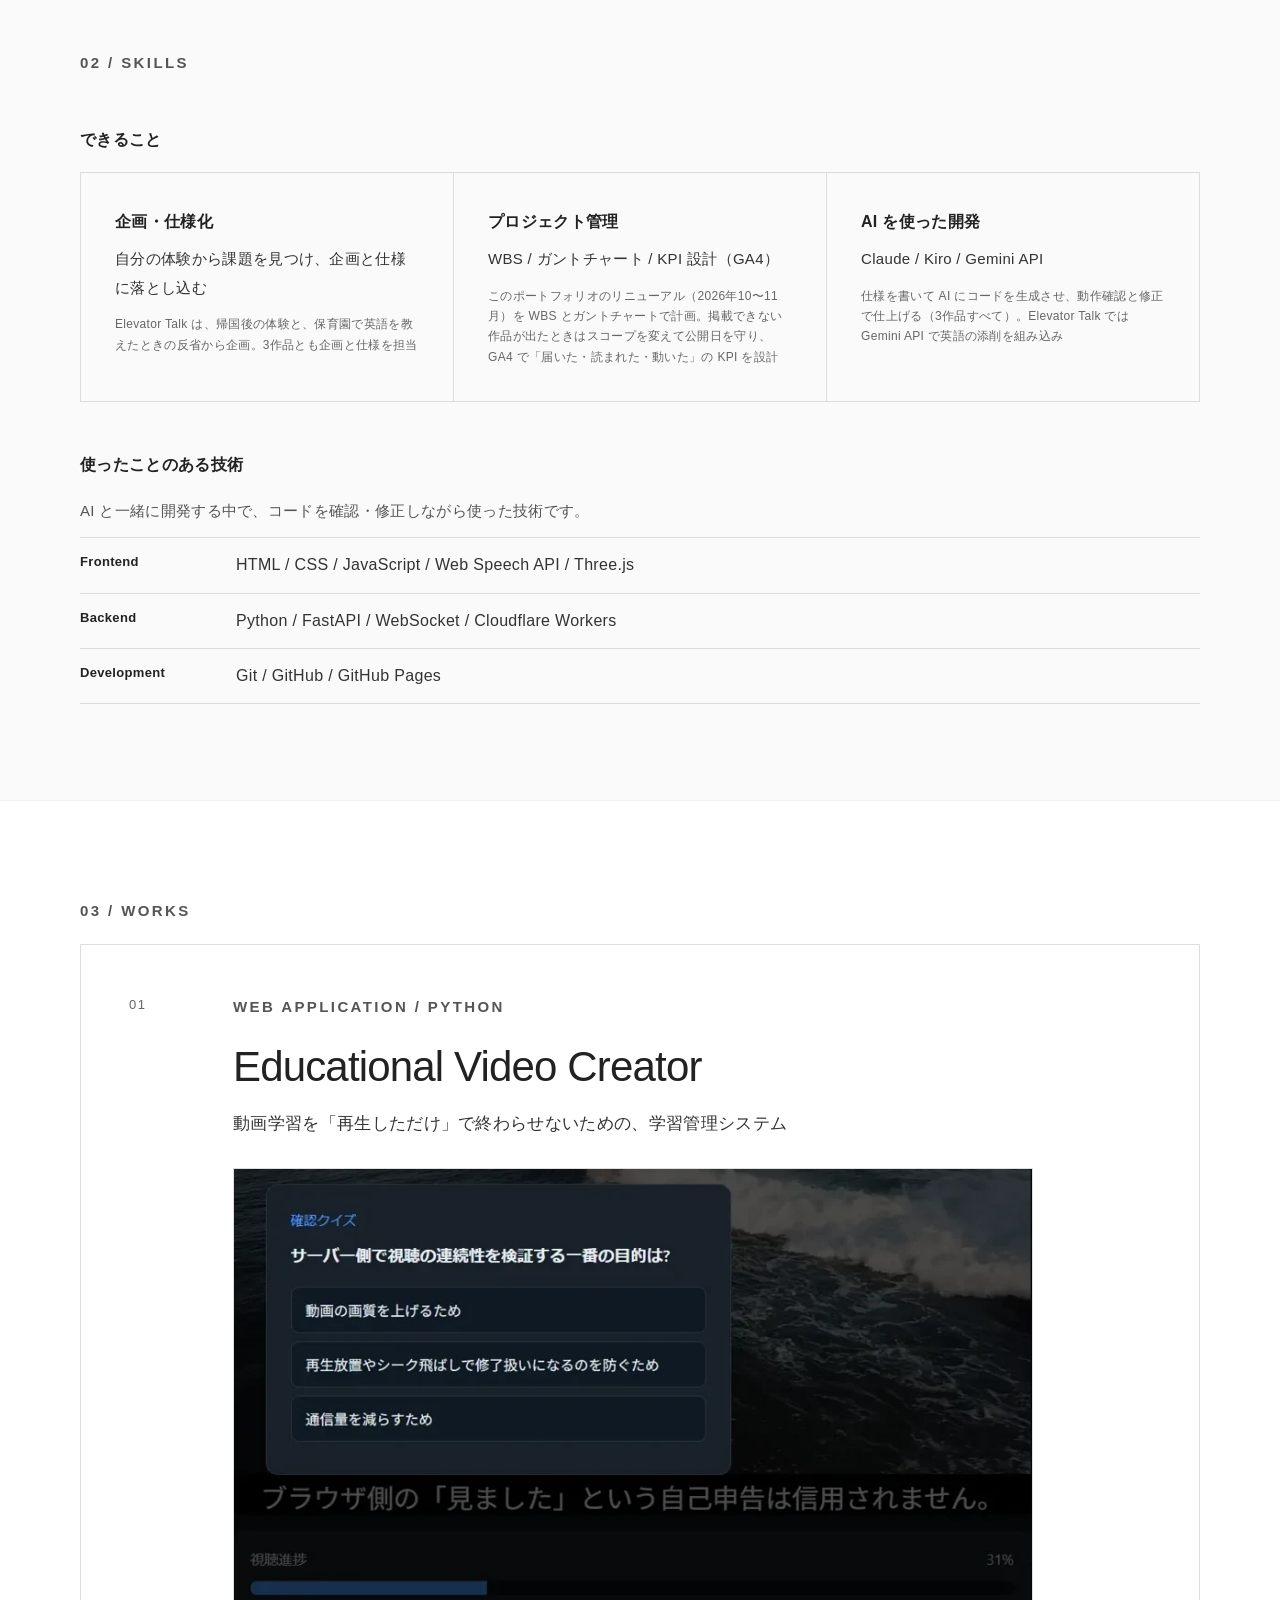
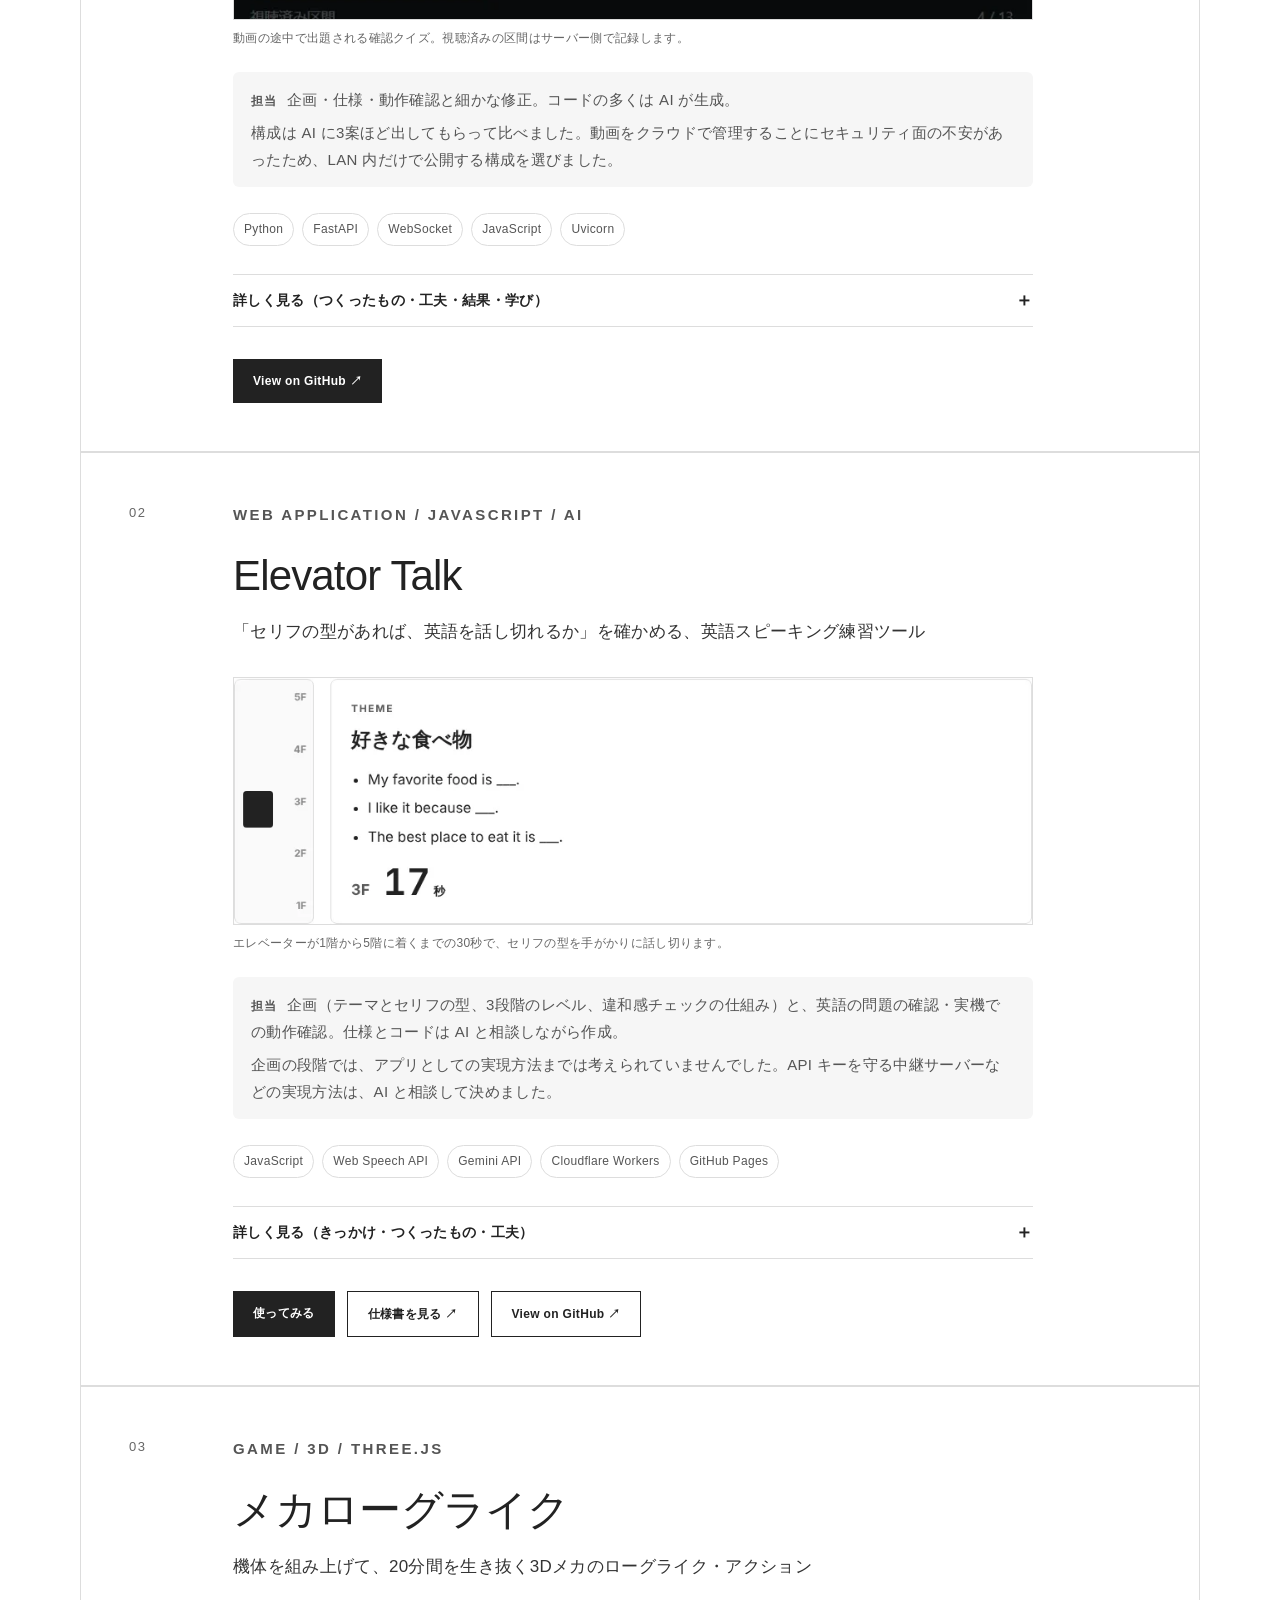
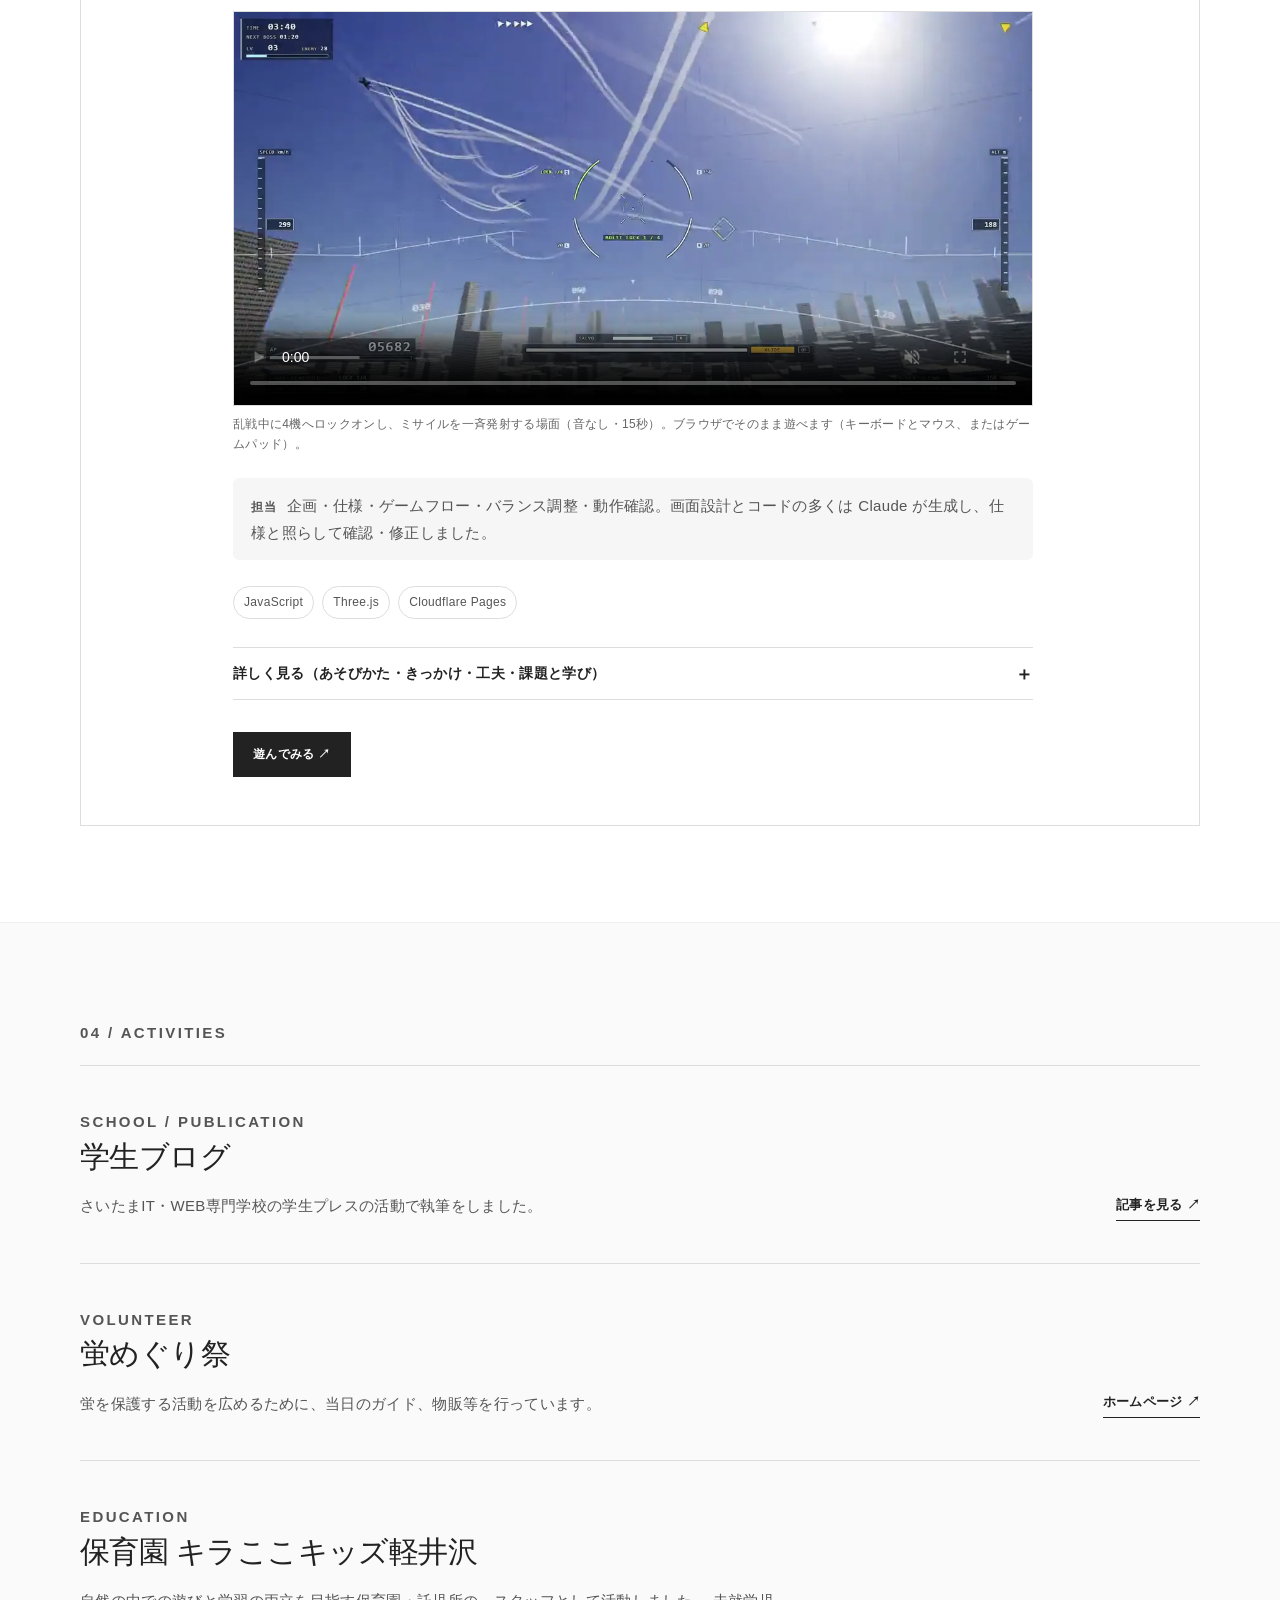
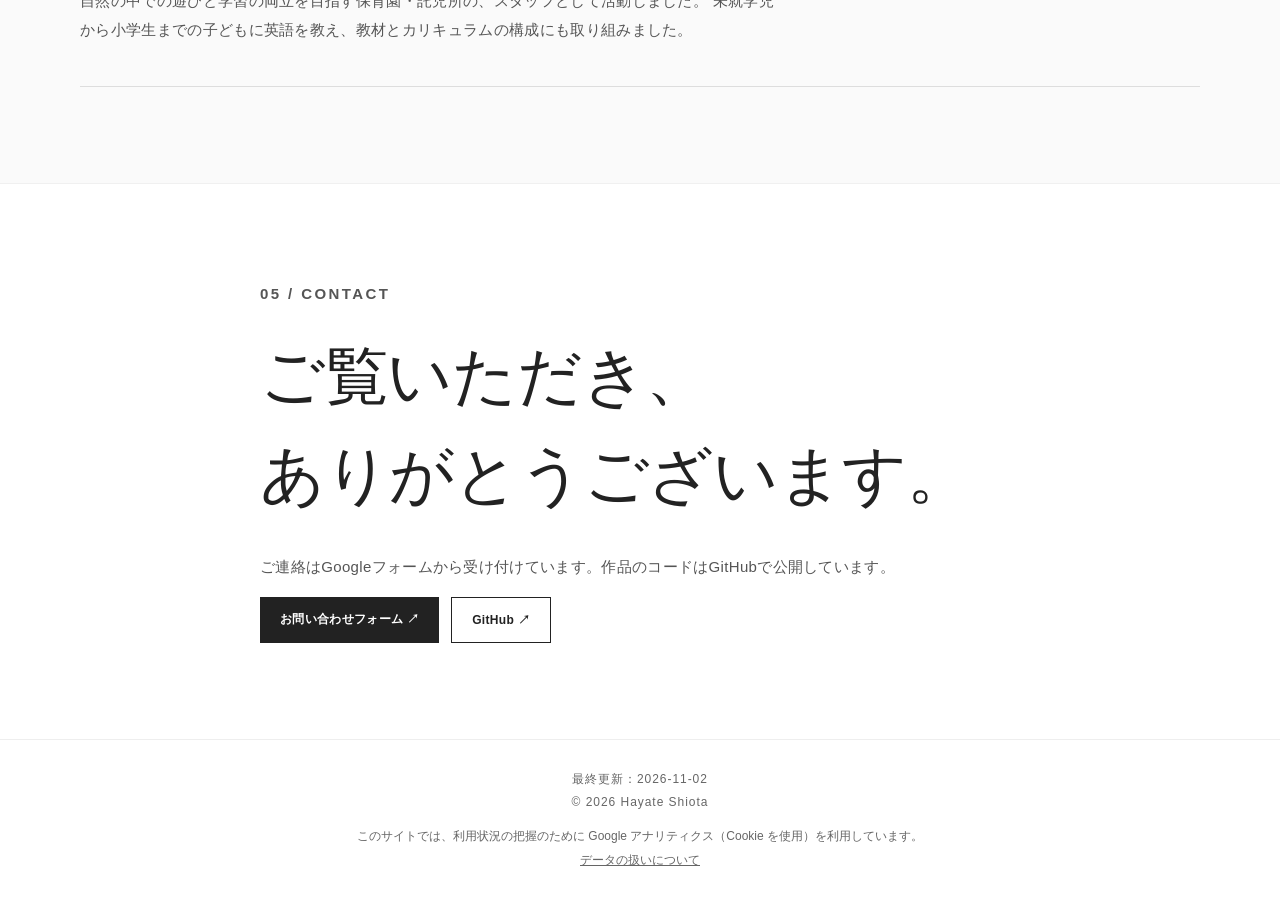
==== commit 8e19b86a: "Address the quick fixes from the recruiter-eye review Top page - Works 01: crop the main shot to the" ====
--- a/index.html
+++ b/index.html
@@ -1,6 +1,17 @@
 <!DOCTYPE html>
 <html lang="ja">
 <head>
+  <!-- 自分の端末を計測から外す：URL に ?notrack を付けて一度開くと、この端末・ブラウザでは GA4 に送らない（?track で元に戻す） -->
+  <script>
+    (function () {
+      try {
+        var q = location.search;
+        if (/[?&]notrack(=|&|$)/.test(q)) localStorage.setItem("notrack", "1");
+        if (/[?&]track(=|&|$)/.test(q)) localStorage.removeItem("notrack");
+        if (localStorage.getItem("notrack") === "1") window["ga-disable-G-6JSTE2WZ4C"] = true;
+      } catch (e) { /* localStorage が使えないときは何もしない */ }
+    })();
+  </script>
   <!-- Google tag (gtag.js) -->
   <script async src="https://www.googletagmanager.com/gtag/js?id=G-6JSTE2WZ4C"></script>
   <script>
@@ -27,8 +38,8 @@
   <meta property="og:locale" content="ja_JP">
   <meta name="twitter:card" content="summary_large_image">
   <link rel="icon" href="favicon.svg" type="image/svg+xml">
-  <link rel="stylesheet" href="style.css?v=20261116">
-  <script src="analytics.js?v=20261116" defer></script>
+  <link rel="stylesheet" href="style.css?v=20261116c">
+  <script src="analytics.js?v=20261116c" defer></script>
 </head>
 <body>
   <header class="site-header">
@@ -51,7 +62,7 @@
         <p class="eyebrow">PORTFOLIO</p>
         <h1>塩田 颯</h1>
         <p class="hero-text">
-          さいたまIT・WEB専門学校 プロジェクトマネージャー専攻（4年制）<br>在学中／2028年卒業予定。<br>企画と仕様づくり、動作確認を自分で担当し、<br>AI と一緒に学習支援の Web アプリやゲームを形にしています。
+          さいたまIT・WEB専門学校 <span class="nowrap">プロジェクトマネージャー専攻（4年制）</span><span class="nowrap">在学中／2028年卒業予定。</span><br>企画と仕様づくり、動作確認を自分で担当し、<br>AI と一緒に学習支援の Web アプリやゲームを形にしています。
         </p>
         <div class="button-row hero-actions">
           <a class="button" href="#works" data-track="hero_works">作品を見る</a>
@@ -61,17 +72,17 @@
         </div>
         <div class="hero-visual">
           <a class="hero-card hero-card-evc" href="#work-evc" data-track="hero_card_evc">
-            <img src="images/evc/hero.webp" width="560" height="399" loading="lazy" alt="Educational Video Creator：動画の途中で出題される確認クイズの画面">
+            <img src="images/evc/hero.webp" width="560" height="352" loading="lazy" alt="Educational Video Creator：動画の途中で出題される確認クイズの画面">
             <span>01 Educational Video Creator</span>
+          </a>
+          <a class="hero-card hero-card-et" href="#work-et" data-track="hero_card_et">
+            <img src="images/elevator-talk/hero.webp" width="560" height="319" loading="lazy" alt="Elevator Talk：エレベーターのタイマーと、テーマ「好きな食べ物」のセリフの型が並ぶ練習画面">
+            <span>02 Elevator Talk</span>
           </a>
           <a class="hero-card hero-card-mech" href="#work-mech" data-track="hero_card_mech">
             <img src="images/mech/hero.webp" width="560" height="276" loading="lazy" alt="メカローグライク：4機にロックオンしてミサイルを撃つ空中戦の画面">
             <span>03 メカローグライク</span>
           </a>
-          <a class="hero-card hero-card-et" href="#work-et" data-track="hero_card_et">
-            <img src="images/elevator-talk/hero.webp" width="560" height="173" loading="lazy" alt="Elevator Talk：セリフの型とエレベーターのタイマーが並ぶ練習画面">
-            <span>02 Elevator Talk</span>
-          </a>
         </div>
       </div>
     </section>
@@ -80,6 +91,10 @@
       <div class="container narrow">
         <p class="section-label">01 / ABOUT</p>
         <h2>アイデアで生活を楽しくしたい</h2>
+        <p>
+          学ぶことも遊ぶことも、ちょっとした工夫でもっと楽しくなると思っています。
+          学習支援のWebアプリもゲームも、私にとっては、その「楽しくする工夫」を形にして試す場です。
+        </p>
         <p>
           Webアプリケーションやゲーム、スマートフォン向けアプリなどを、ClaudeやKiroを使ったspec駆動開発で制作しています。
           最初に仕様（spec）を書いて大筋を作り、使いながら気づいたことを仕様に足して改善を重ね、完成させていきます。
@@ -91,7 +106,7 @@
           <div><dt>2015</dt><dd>帰国後、蛍めぐり祭のボランティアに参加（現在も継続中）</dd></div>
           <div><dt>2024</dt><dd>さいたまIT・WEB専門学校 プロジェクトマネージャー専攻 入学</dd></div>
           <div><dt>2025</dt><dd>保育園 キラここキッズ軽井沢でボランティアスタッフとして活動</dd></div>
-          <div><dt>2026</dt><dd>Educational Video Creator、Elevator Talk を制作</dd></div>
+          <div><dt>2026</dt><dd>Educational Video Creator、Elevator Talk、メカローグライクを制作</dd></div>
           <div><dt>2028</dt><dd>卒業予定</dd></div>
         </dl>
       </div>
@@ -140,7 +155,7 @@
             <h2>Educational Video Creator</h2>
             <p class="work-lead">動画学習を「再生しただけ」で終わらせないための、学習管理システム</p>
             <figure class="work-shot">
-              <img src="images/evc/quiz.webp" width="1200" height="856" loading="lazy"
+              <img src="images/evc/quiz-crop.webp" width="870" height="490" loading="lazy"
                 alt="動画の再生中に確認クイズが表示され、下に視聴進捗31%と視聴済み区間4/13が表示されている画面">
               <figcaption>動画の途中で出題される確認クイズ。視聴済みの区間はサーバー側で記録します。</figcaption>
             </figure>
@@ -252,6 +267,7 @@
             </details>
             <div class="button-row">
               <a class="button" href="works/elevator-talk/" data-track="works_try_elevator_talk">使ってみる</a>
+              <a class="button button-outline" href="https://github.com/salty-en-jp/Portfolio-website/blob/main/docs/elevator-talk-spec.md" target="_blank" rel="noopener noreferrer">仕様書を見る ↗</a>
               <a class="button button-outline" href="https://github.com/salty-en-jp/Portfolio-website/tree/main/works/elevator-talk" target="_blank" rel="noopener noreferrer">View on GitHub ↗</a>
             </div>
           </div>
@@ -261,7 +277,7 @@
           <div class="work-number">03</div>
           <div class="work-content">
             <p class="work-type">GAME / 3D / THREE.JS</p>
-            <h2>メカローグライク（仮）</h2>
+            <h2>メカローグライク</h2>
             <p class="work-lead">機体を組み上げて、20分間を生き抜く3Dメカのローグライク・アクション</p>
             <figure class="work-shot">
               <video class="autoplay-when-visible" src="images/mech/missile.mp4" poster="images/mech/missile-poster.webp"
--- a/style.css
+++ b/style.css
@@ -145,6 +145,15 @@
   box-shadow: 0 18px 40px rgba(0, 0, 0, 0.2);
 }
 
+.nowrap {
+  white-space: nowrap;
+}
+
+.hero-card-et span {
+  top: 10px;
+  bottom: auto;
+}
+
 .hero-card-evc span {
   top: 10px;
   bottom: auto;
@@ -157,17 +166,17 @@
   z-index: 1;
 }
 
+.hero-card-et {
+  top: 27%;
+  left: 0;
+  width: 58%;
+  z-index: 2;
+}
+
 .hero-card-mech {
-  top: 31%;
-  left: 0;
-  width: 66%;
-  z-index: 2;
-}
-
-.hero-card-et {
-  right: 4%;
+  right: 2%;
   bottom: 0;
-  width: 72%;
+  width: 62%;
   z-index: 3;
 }
 
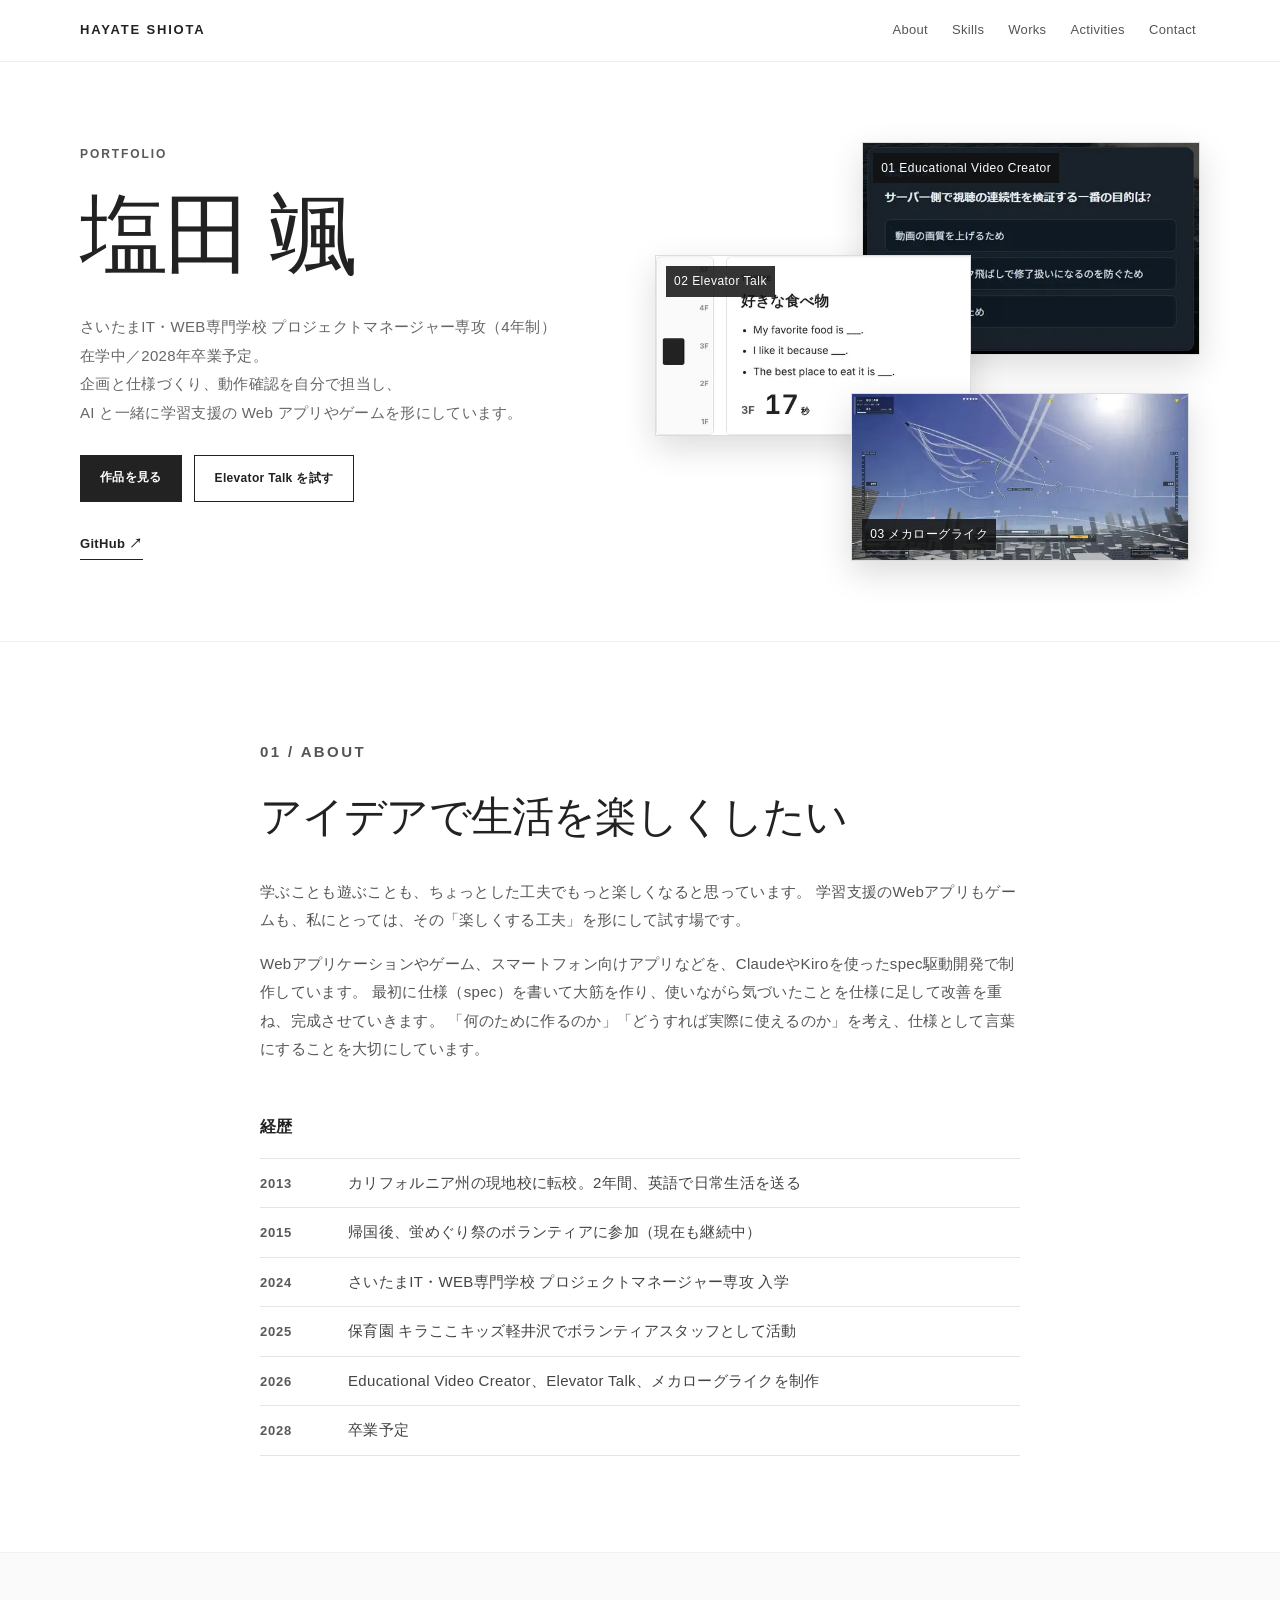
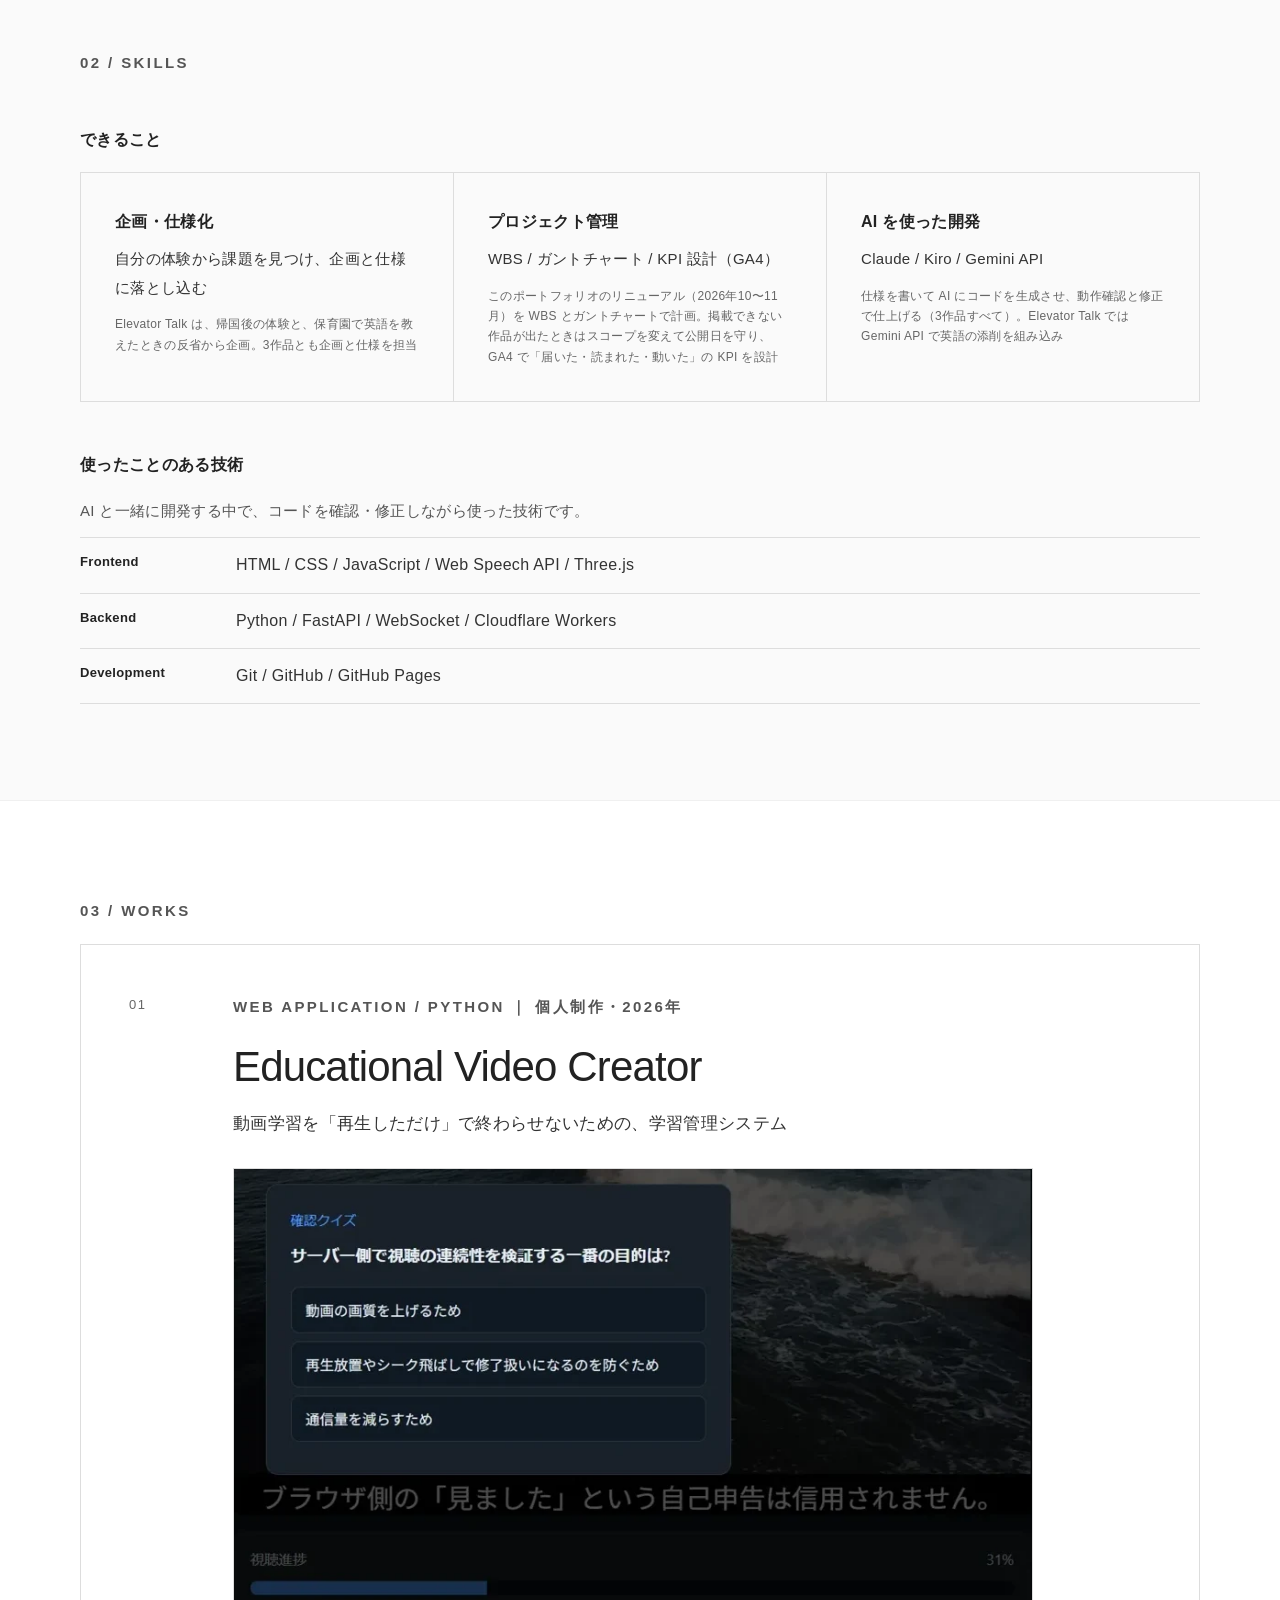
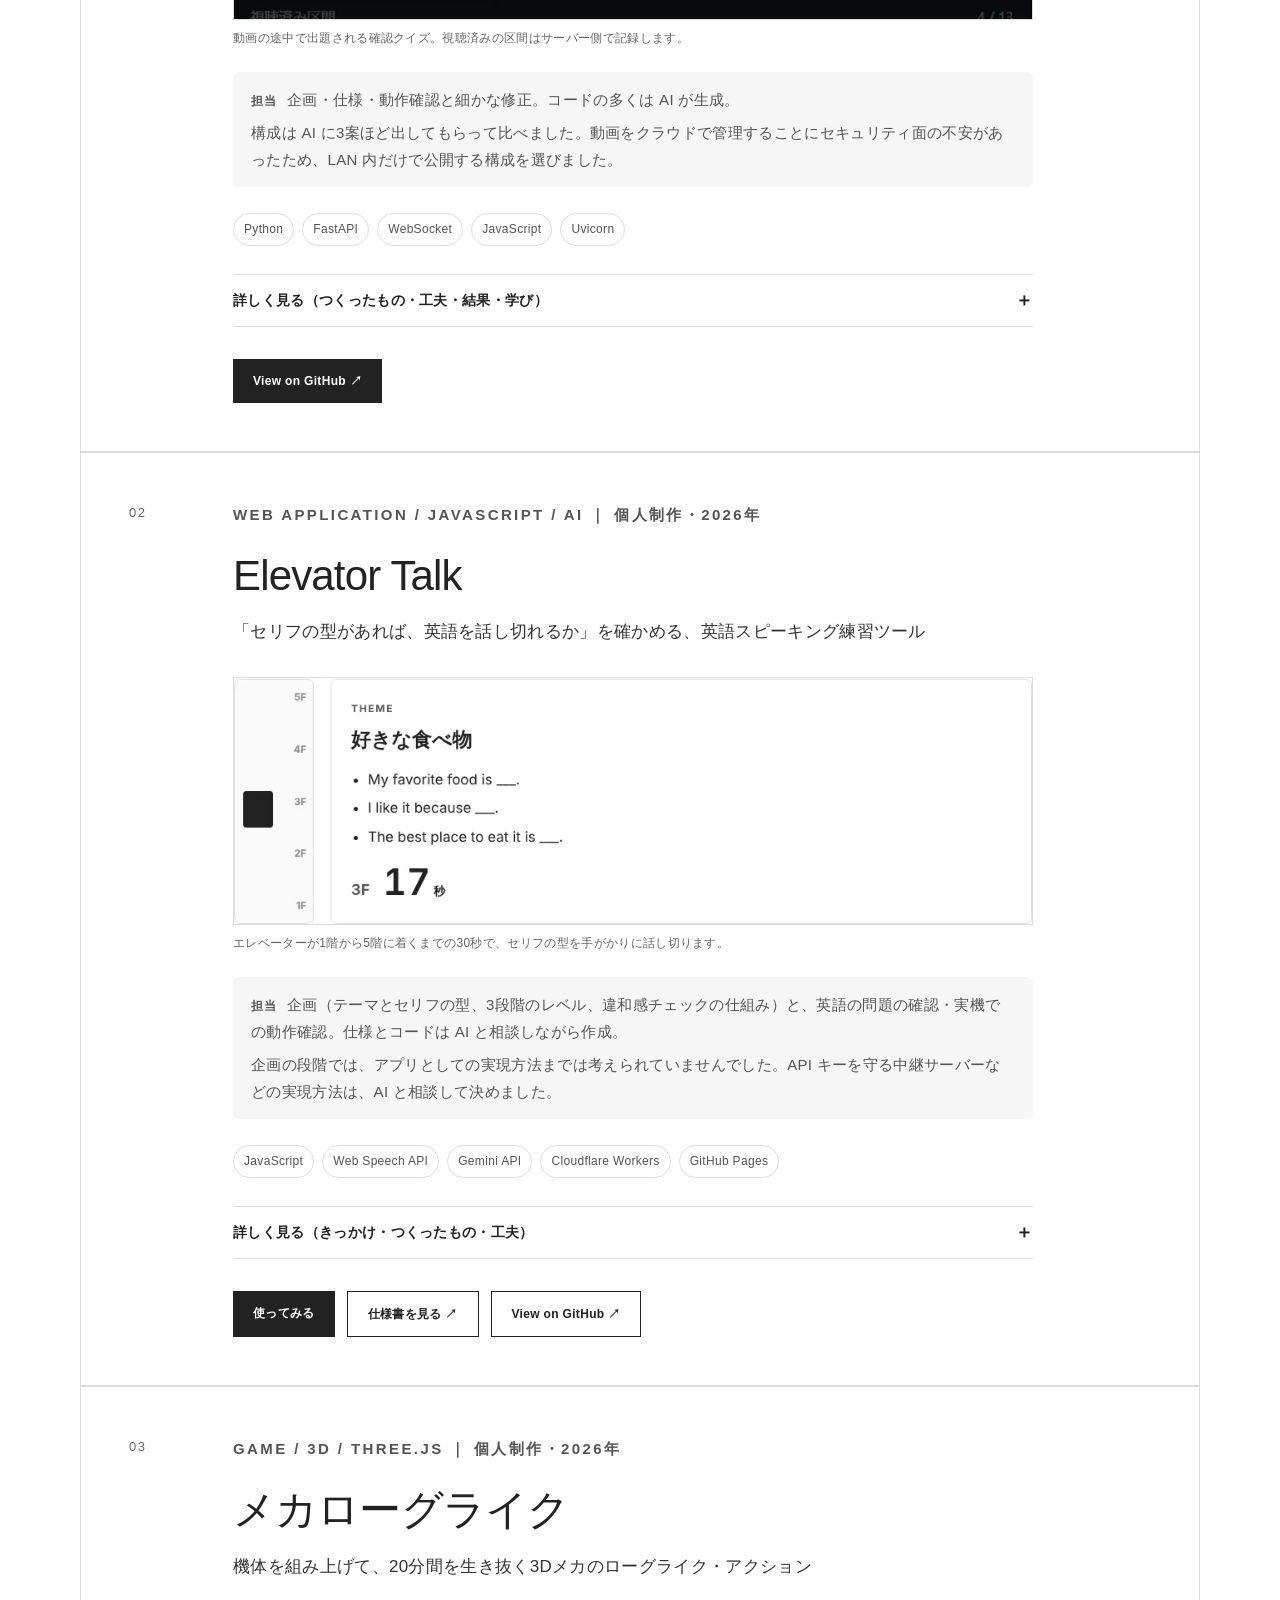
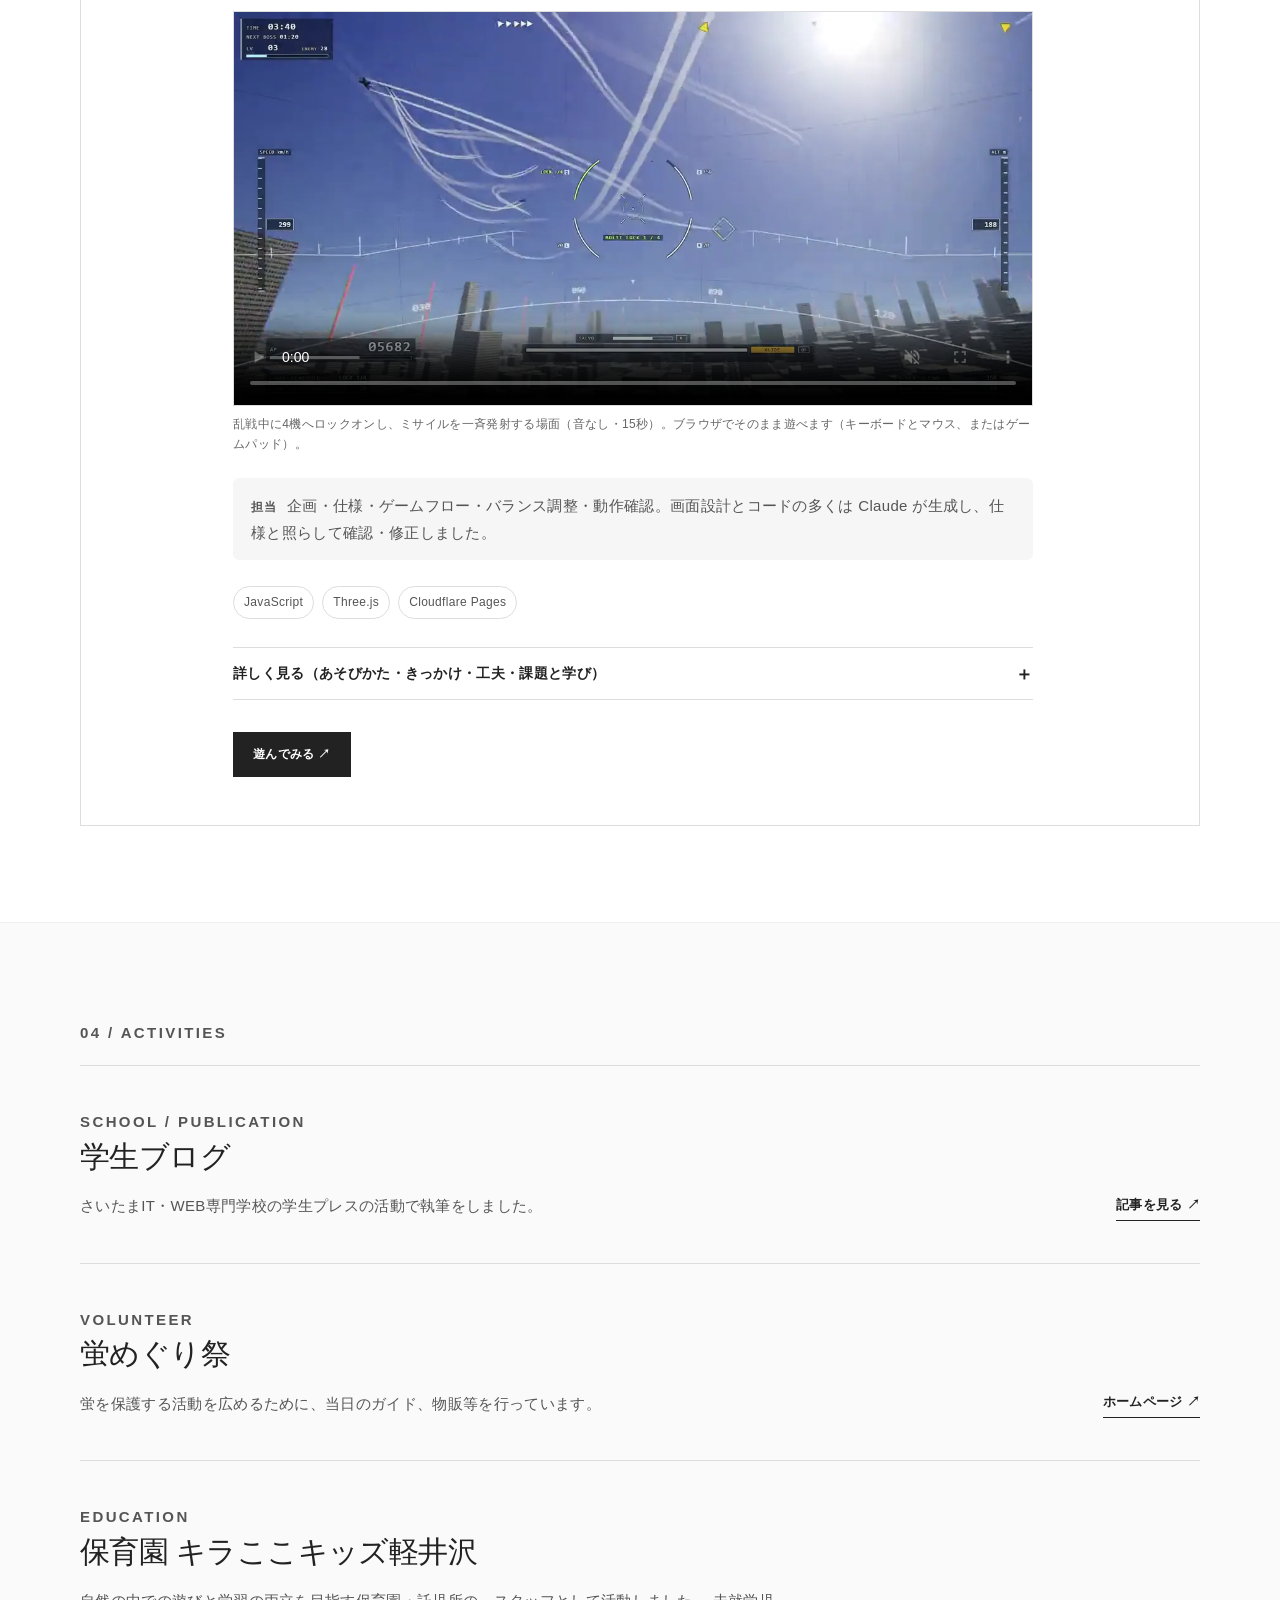
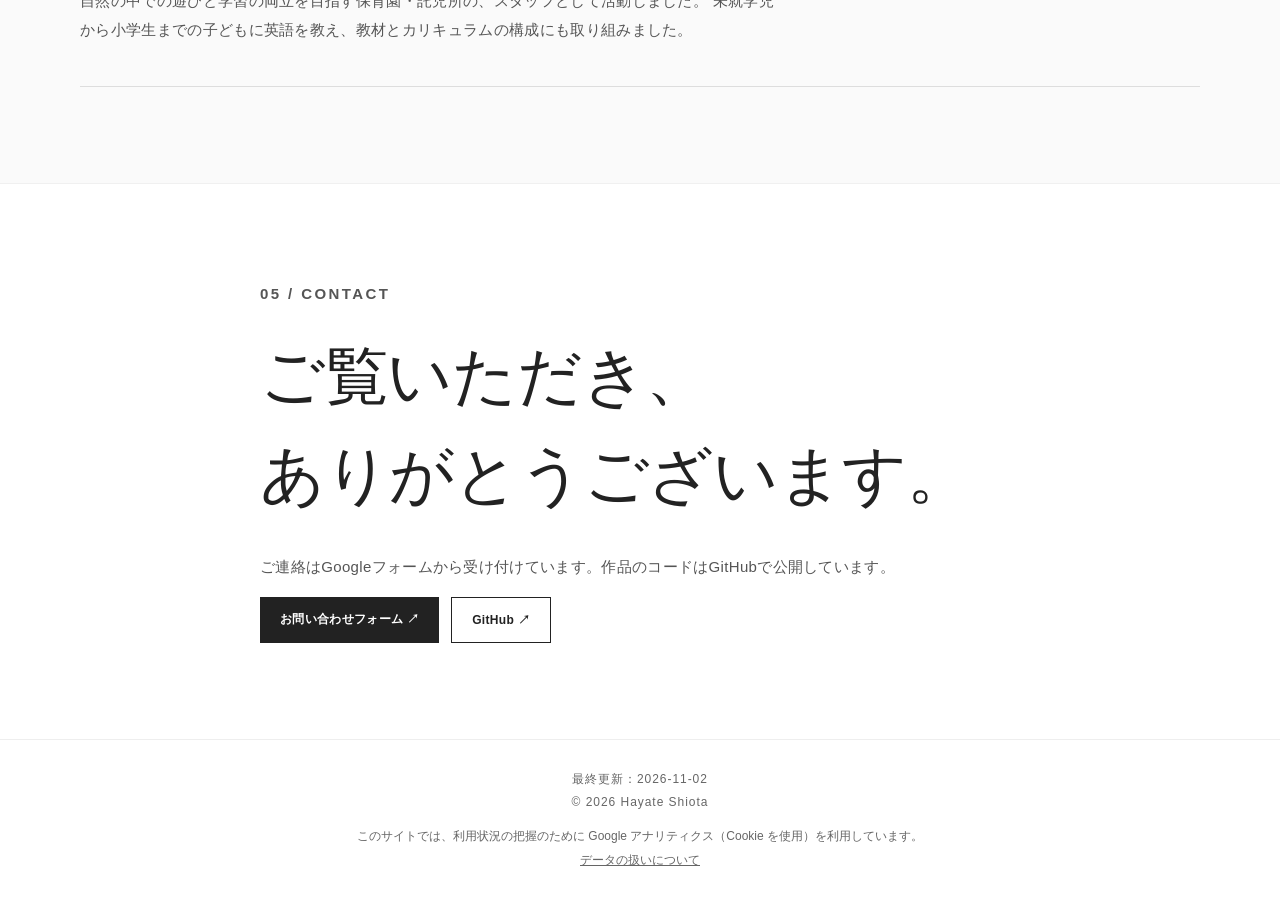
==== commit a6ce90ae: "Elevator Talk: fold the settings on phones so Start is in view On narrow screens the theme/level/tim" ====
--- a/index.html
+++ b/index.html
@@ -38,8 +38,8 @@
   <meta property="og:locale" content="ja_JP">
   <meta name="twitter:card" content="summary_large_image">
   <link rel="icon" href="favicon.svg" type="image/svg+xml">
-  <link rel="stylesheet" href="style.css?v=20261116c">
-  <script src="analytics.js?v=20261116c" defer></script>
+  <link rel="stylesheet" href="style.css?v=20261116d">
+  <script src="analytics.js?v=20261116d" defer></script>
 </head>
 <body>
   <header class="site-header">
@@ -151,7 +151,7 @@
         <article class="work-card featured" id="work-evc">
           <div class="work-number">01</div>
           <div class="work-content">
-            <p class="work-type">WEB APPLICATION / PYTHON</p>
+            <p class="work-type">WEB APPLICATION / PYTHON ｜ 個人制作・2026年</p>
             <h2>Educational Video Creator</h2>
             <p class="work-lead">動画学習を「再生しただけ」で終わらせないための、学習管理システム</p>
             <figure class="work-shot">
@@ -215,7 +215,7 @@
         <article class="work-card" id="work-et">
           <div class="work-number">02</div>
           <div class="work-content">
-            <p class="work-type">WEB APPLICATION / JAVASCRIPT / AI</p>
+            <p class="work-type">WEB APPLICATION / JAVASCRIPT / AI ｜ 個人制作・2026年</p>
             <h2>Elevator Talk</h2>
             <p class="work-lead">「セリフの型があれば、英語を話し切れるか」を確かめる、英語スピーキング練習ツール</p>
             <figure class="work-shot">
@@ -276,7 +276,7 @@
         <article class="work-card" id="work-mech">
           <div class="work-number">03</div>
           <div class="work-content">
-            <p class="work-type">GAME / 3D / THREE.JS</p>
+            <p class="work-type">GAME / 3D / THREE.JS ｜ 個人制作・2026年</p>
             <h2>メカローグライク</h2>
             <p class="work-lead">機体を組み上げて、20分間を生き抜く3Dメカのローグライク・アクション</p>
             <figure class="work-shot">
